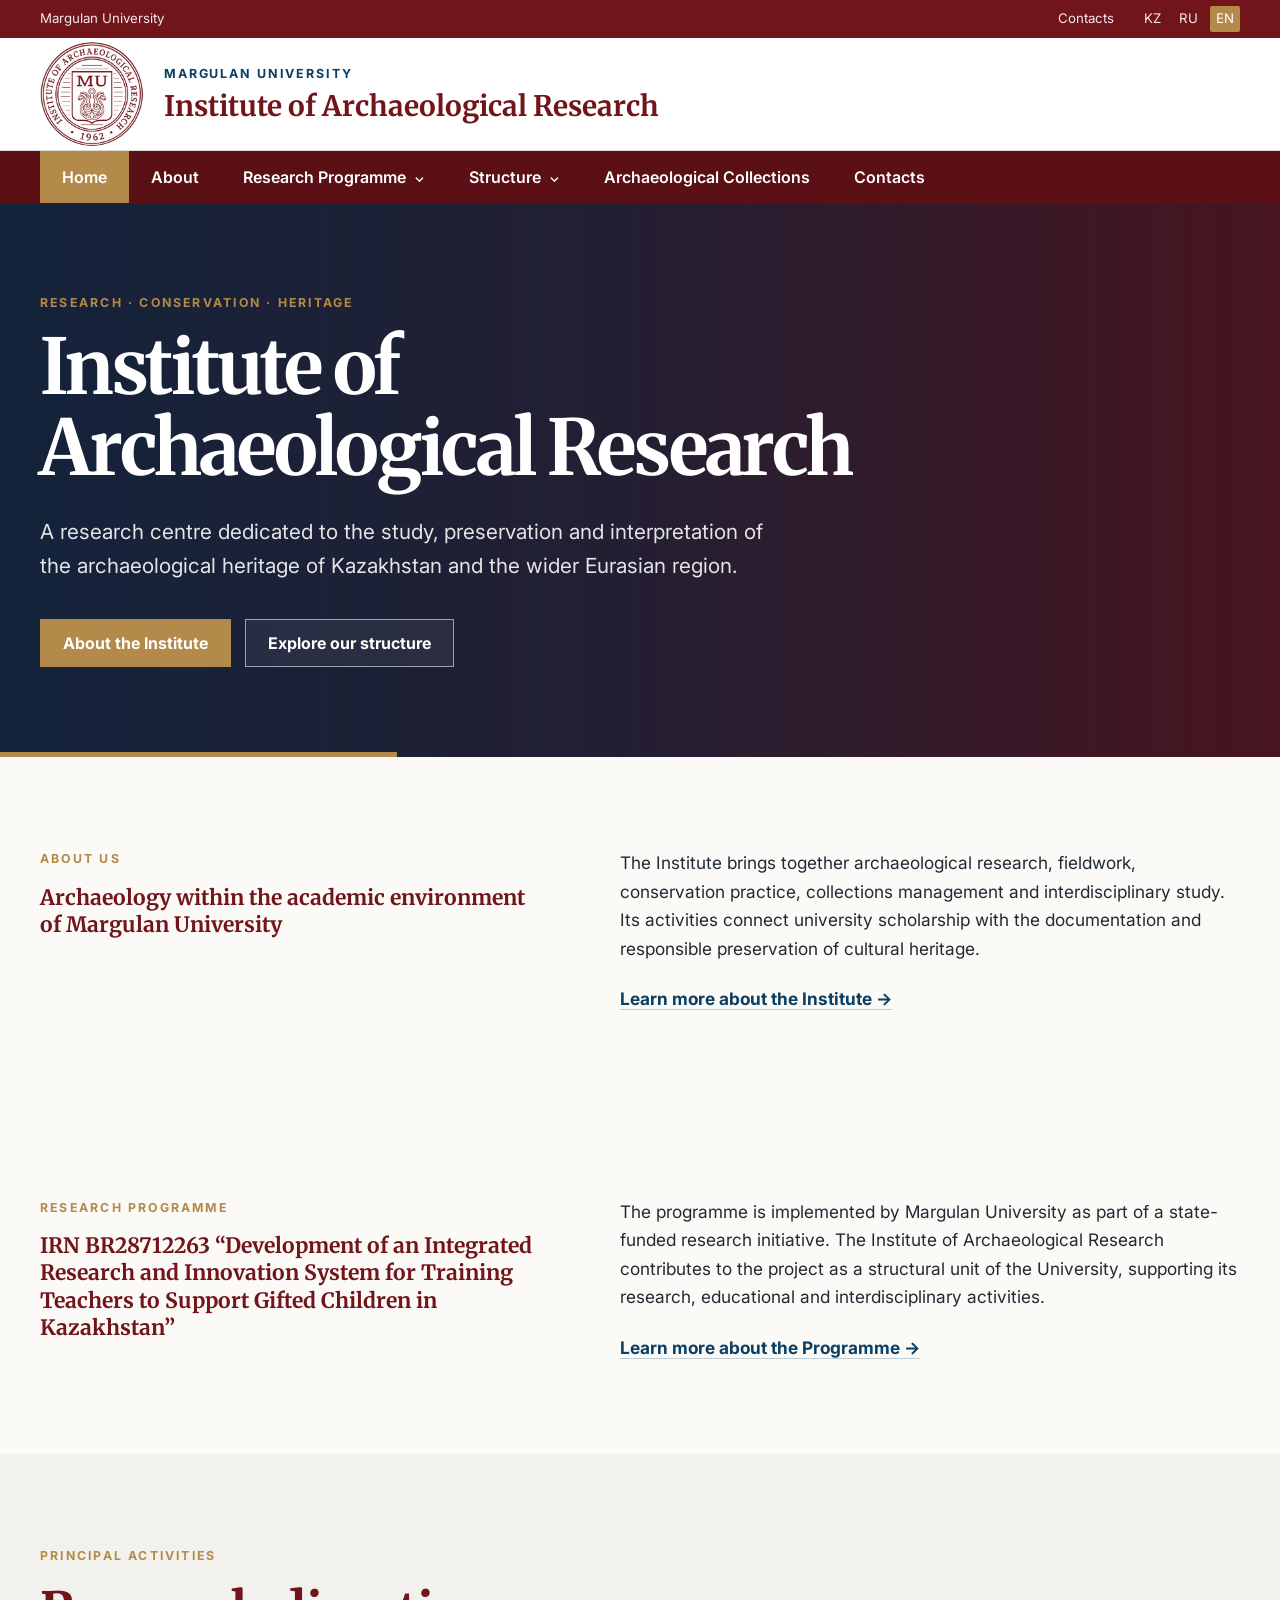
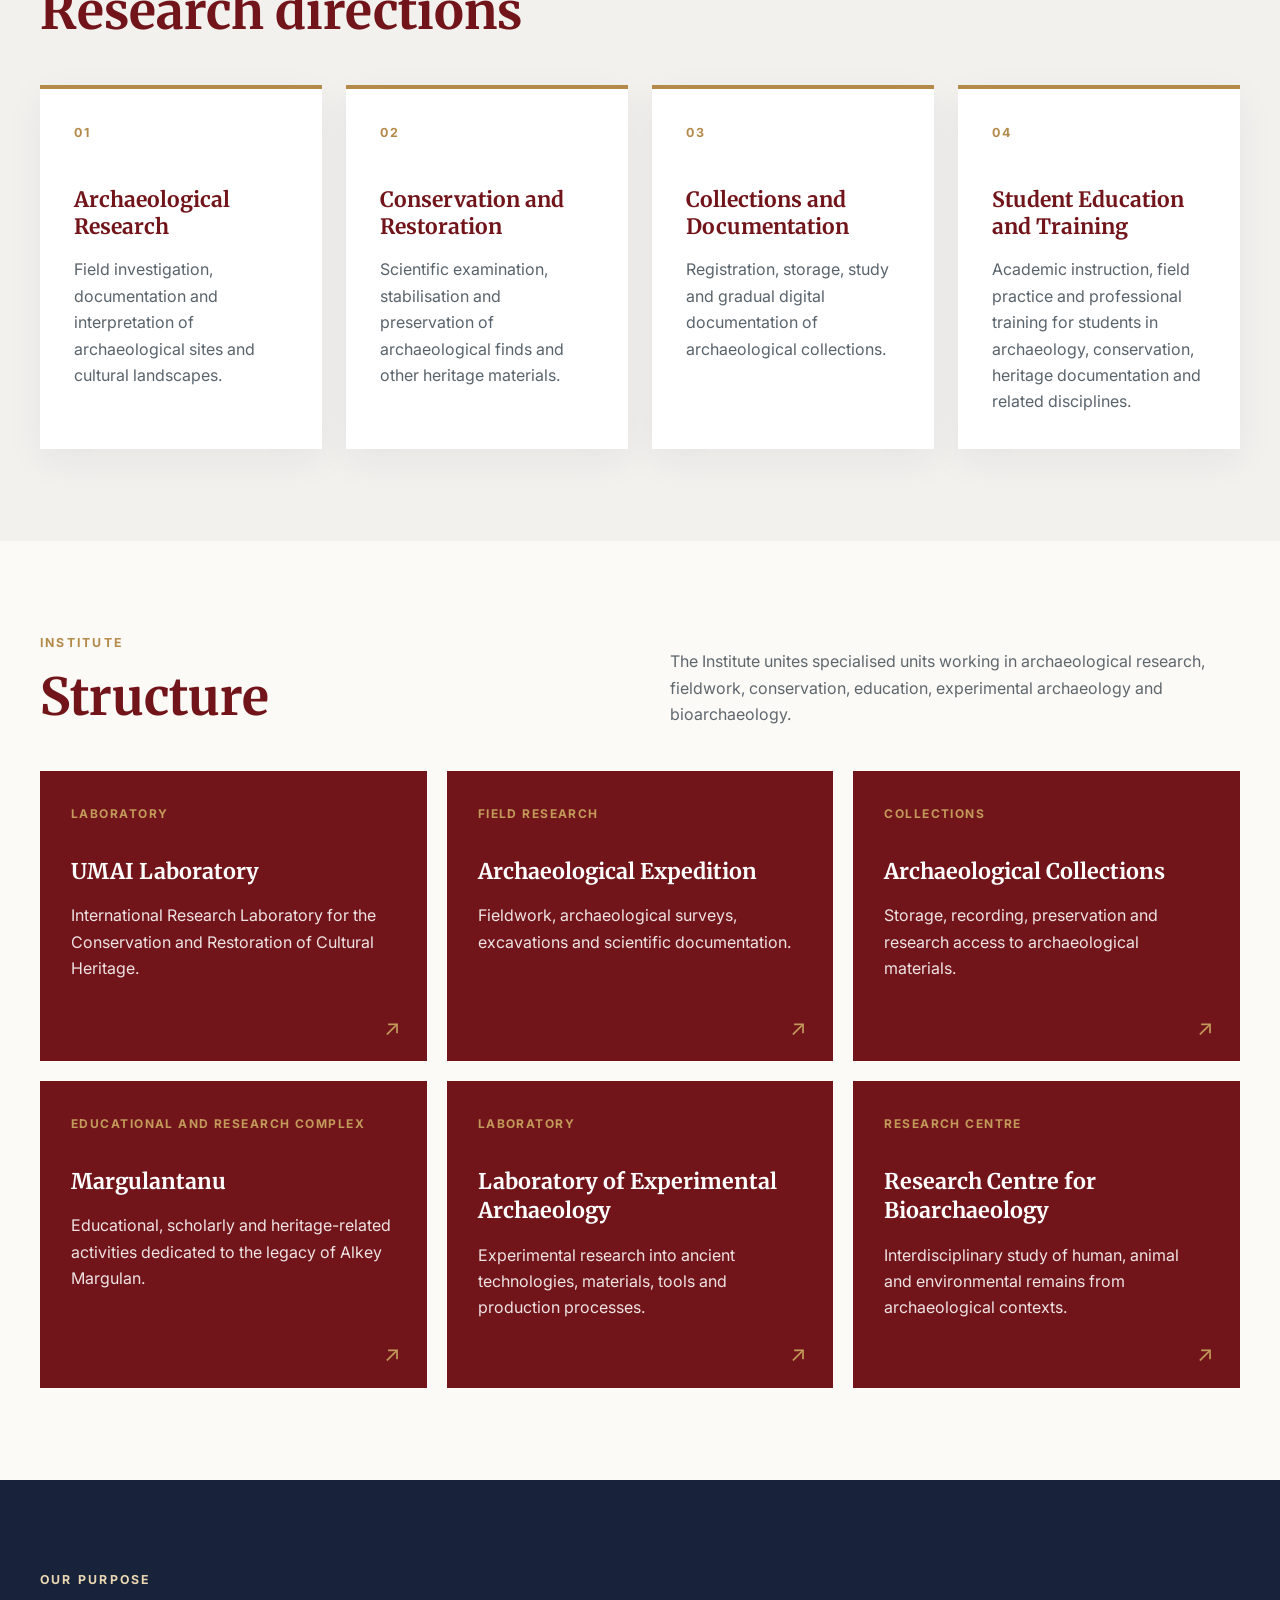
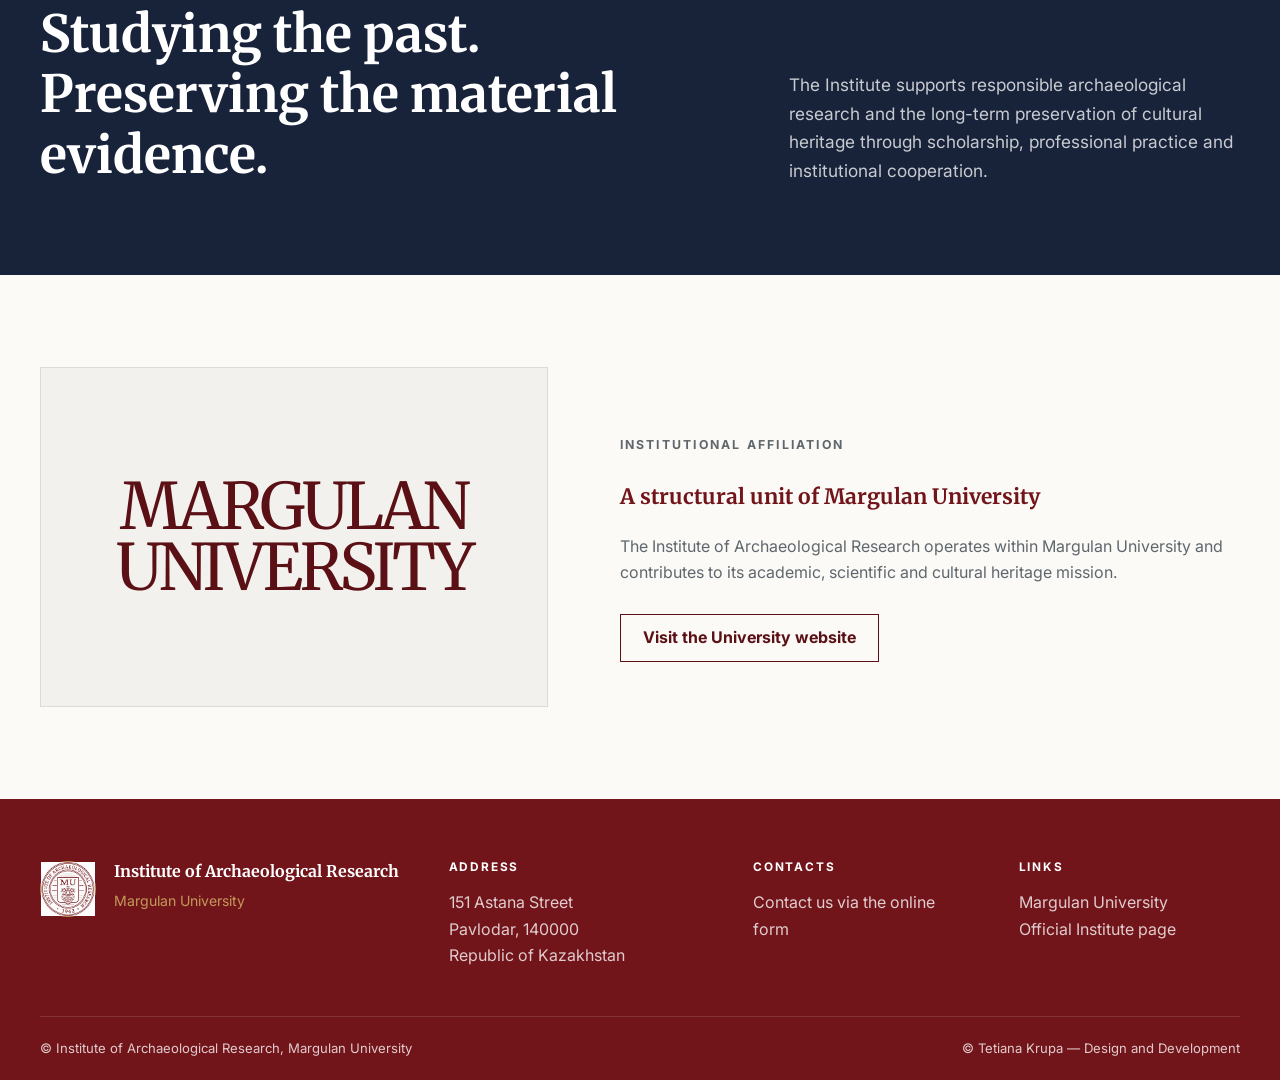
==== index.html @ c30d4d55 "Update index.html" ====
<!DOCTYPE html>
<html lang="en">
<head>
  <meta charset="UTF-8">
  <meta name="viewport" content="width=device-width, initial-scale=1.0">

  <meta
    name="description"
    content="Institute of Archaeological Research at Margulan University"
  >

  <title>Institute of Archaeological Research | Margulan University</title>
<link rel="icon" type="image/ico" href="images/favicon.ico">

  <link rel="preconnect" href="https://fonts.googleapis.com">
  <link rel="preconnect" href="https://fonts.gstatic.com" crossorigin>

  <link
    href="https://fonts.googleapis.com/css2?family=Inter:wght@400;500;600;700&family=Merriweather:wght@400;700&display=swap"
    rel="stylesheet"
  >

  <link rel="stylesheet" href="css/style.css">

  <!-- Four-column layout for Research Directions -->
  <style>
    .card-grid.four-columns {
      display: grid;
      grid-template-columns: repeat(4, minmax(0, 1fr));
      gap: 24px;
    }

    @media (max-width: 1100px) {
      .card-grid.four-columns {
        grid-template-columns: repeat(2, minmax(0, 1fr));
      }
    }

    @media (max-width: 640px) {
      .card-grid.four-columns {
        grid-template-columns: 1fr;
      }
    }
  </style>
</head>

<body>
  <a class="skip-link" href="#main-content">Skip to content</a>

  <header class="site-header">

    <div class="utility-bar">
      <div class="container utility-inner">

        <a
          class="university-link"
          href="https://ppu.edu.kz/en/"
          target="_blank"
          rel="noopener noreferrer"
        >
          Margulan University
        </a>

        <nav class="utility-nav" aria-label="Utility navigation">
          <a href="#contacts">Contacts</a>

          <div class="language-switcher" aria-label="Language selector">
            <a href="#" aria-label="Kazakh language">KZ</a>
            <a href="#" aria-label="Russian language">RU</a>

            <a
              class="active"
              href="#"
              aria-current="page"
              aria-label="English language"
            >
              EN
            </a>
          </div>
        </nav>

      </div>
    </div>

    <div class="branding-bar">
      <div class="container branding-inner">

        <a
          class="brand"
          href="index.html"
          aria-label="Institute of Archaeological Research home"
        >
          <div class="institute-emblem">
  <img
    src="images/institute_emblem.png"
    alt="Emblem of the Institute of Archaeological Research"
  >
</div>

          <div class="brand-text">
            <span class="brand-kicker">Margulan University</span>
            <strong>Institute of Archaeological Research</strong>
          </div>
        </a>

        <button
          class="menu-toggle"
          type="button"
          aria-expanded="false"
          aria-controls="main-navigation"
        >
          <span></span>
          <span></span>
          <span></span>
          <span class="sr-only">Open navigation</span>
        </button>

      </div>
    </div>

    <nav
      id="main-navigation"
      class="main-navigation"
      aria-label="Main navigation"
    >
      <div class="container">
        <ul>
          <li>
            <a
              class="active"
              href="index.html"
              aria-current="page"
            >
              Home
            </a>
          </li>

          <li>
            <a href="about.html">About</a>
          </li>


<li class="has-submenu">
            <button
              class="submenu-toggle"
              type="button"
              aria-expanded="false"
            >
              Research Programme
            </button>

            <ul class="submenu">
               <li>
                <a href="research_programme_1.html">
                  IRN BR28712263
                </a>
              </li>
              <li>
                <a href="umay-laboratory.html">
                  The robe from the Bolgan-Ana
                </a>
              </li>          
              
            </ul>
          </li>
   
                    <li class="has-submenu">
            <button
              class="submenu-toggle"
              type="button"
              aria-expanded="false"
            >
              Structure
            </button>

            <ul class="submenu">
               <li>
                <a href="archaeological-expedition.html">
                  Archaeological Expedition
                </a>
              </li>
              <li>
                <a href="umay-laboratory.html">
                  UMAI Laboratory
                </a>
              </li>          
              <li>
                <a href="structure-1.html">“Margulantanu”</a>
              </li>

              <li>
                <a href="structure-2.html">Laboratory of Experimental Archaeology</a>
              </li>

              <li>
                <a href="structure-3.html">Centre for Bioarchaeology</a>
              </li>
            </ul>
          </li>

          <li>
            <a href="collections.html">
              Archaeological Collections
            </a>
          </li>

          <li>
            <a href="#contacts">Contacts</a>
          </li>
        </ul>
      </div>
    </nav>

  </header>

  <main id="main-content">

    <section class="hero" aria-labelledby="hero-title">
      <div class="hero-overlay"></div>

      <div class="container hero-content">
        <p class="eyebrow">
          Research · Conservation · Heritage
        </p>

        <h1 id="hero-title">
          Institute of Archaeological Research
        </h1>

        <p class="hero-lead">
          A research centre dedicated to the study, preservation and
          interpretation of the archaeological heritage of Kazakhstan
          and the wider Eurasian region.
        </p>

        <div class="hero-actions">
          <a
            class="button button-primary"
            href="about.html"
          >
            About the Institute
          </a>

          <a
            class="button button-secondary"
            href="#structure"
          >
            Explore our structure
          </a>
        </div>
      </div>
    </section>

    <section class="intro section">
      <div class="container two-column">

        <div>
          <p class="section-label">About us</p>

          <h3>
            Archaeology within the academic environment
            of Margulan University
          </h3>
        </div>

        <div class="intro-copy">
          <p>
            The Institute brings together archaeological research,
            fieldwork, conservation practice, collections management
            and interdisciplinary study. Its activities connect
            university scholarship with the documentation and
            responsible preservation of cultural heritage.
          </p>

          <a class="text-link" href="about.html">
            Learn more about the Institute
            <span aria-hidden="true">→</span>
          </a>
        </div>

      </div>
    </section>
 <section class="intro section">
      <div class="container two-column">

        <div>
          <p class="section-label">Research Programme</p>

          <h3>IRN BR28712263
“Development of an Integrated Research and Innovation System for Training Teachers to Support Gifted Children in Kazakhstan”
          </h3>
        </div>

        <div class="intro-copy">
          <p>
            The programme is implemented by Margulan University as part of a state-funded research initiative. The Institute of Archaeological Research contributes to the project as a structural unit of the University, supporting its research, educational and interdisciplinary activities.
          </p>

          <a class="text-link" href="research_programme_1.html">
            Learn more about the Programme
            <span aria-hidden="true">→</span>
          </a>
        </div>

      </div>
    </section>

    <section
      class="directions section section-muted"
      aria-labelledby="directions-title"
    >
      <div class="container">

        <p class="section-label">Principal activities</p>

        <h2 id="directions-title">
          Research directions
        </h2>

        <div class="card-grid four-columns">

          <article class="info-card">
            <div class="card-number">01</div>

            <h3>Archaeological Research</h3>

            <p>
              Field investigation, documentation and interpretation
              of archaeological sites and cultural landscapes.
            </p>
          </article>

          <article class="info-card">
            <div class="card-number">02</div>

            <h3>Conservation and Restoration</h3>

            <p>
              Scientific examination, stabilisation and preservation
              of archaeological finds and other heritage materials.
            </p>
          </article>

          <article class="info-card">
            <div class="card-number">03</div>

            <h3>Collections and Documentation</h3>

            <p>
              Registration, storage, study and gradual digital
              documentation of archaeological collections.
            </p>
          </article>

          <article class="info-card">
            <div class="card-number">04</div>

            <h3>Student Education and Training</h3>

            <p>
              Academic instruction, field practice and professional
              training for students in archaeology, conservation,
              heritage documentation and related disciplines.
            </p>
          </article>

        </div>
      </div>
    </section>

    <section
  id="structure"
  class="structure section"
  aria-labelledby="structure-title"
>
  <div class="container">

    <div class="section-heading-row">

      <div>
        <p class="section-label">Institute</p>
        <h2 id="structure-title">Structure</h2>
      </div>

      <p class="section-intro">
        The Institute unites specialised units working in archaeological
        research, fieldwork, conservation, education, experimental
        archaeology and bioarchaeology.
      </p>

    </div>

    <div class="structure-grid">

      <a
        class="structure-card"
        href="umay-laboratory.html"
      >
        <span class="structure-type">Laboratory</span>

        <h3>UMAI Laboratory</h3>

        <p>
          International Research Laboratory for the Conservation
          and Restoration of Cultural Heritage.
        </p>

        <span class="card-arrow" aria-hidden="true">↗</span>
      </a>

      <a
        class="structure-card"
        href="archaeological-expedition.html"
      >
        <span class="structure-type">Field research</span>

        <h3>Archaeological Expedition</h3>

        <p>
          Fieldwork, archaeological surveys, excavations
          and scientific documentation.
        </p>

        <span class="card-arrow" aria-hidden="true">↗</span>
      </a>

      <a
        class="structure-card"
        href="collections.html"
      >
        <span class="structure-type">Collections</span>

        <h3>Archaeological Collections</h3>

        <p>
          Storage, recording, preservation and research access
          to archaeological materials.
        </p>

        <span class="card-arrow" aria-hidden="true">↗</span>
      </a>

      <a
        class="structure-card"
        href="margulantanu.html"
      >
        <span class="structure-type">Educational and research complex</span>

        <h3>Margulantanu</h3>

        <p>
          Educational, scholarly and heritage-related activities
          dedicated to the legacy of Alkey Margulan.
        </p>

        <span class="card-arrow" aria-hidden="true">↗</span>
      </a>

      <a
        class="structure-card"
        href="experimental-archaeology.html"
      >
        <span class="structure-type">Laboratory</span>

        <h3>Laboratory of Experimental Archaeology</h3>

        <p>
          Experimental research into ancient technologies,
          materials, tools and production processes.
        </p>

        <span class="card-arrow" aria-hidden="true">↗</span>
      </a>

      <a
        class="structure-card"
        href="bioarchaeology.html"
      >
        <span class="structure-type">Research centre</span>

        <h3>Research Centre for Bioarchaeology</h3>

        <p>
          Interdisciplinary study of human, animal and environmental
          remains from archaeological contexts.
        </p>

        <span class="card-arrow" aria-hidden="true">↗</span>
      </a>

    </div>
  </div>
</section>
    <section
      class="heritage-banner"
      aria-labelledby="heritage-title"
    >
      <div class="container heritage-inner">

        <div>
          <p class="section-label light">Our purpose</p>

          <h2 id="heritage-title">
            Studying the past. Preserving the material evidence.
          </h2>
        </div>

        <p>
          The Institute supports responsible archaeological research
          and the long-term preservation of cultural heritage through
          scholarship, professional practice and institutional
          cooperation.
        </p>

      </div>
    </section>

    <section
      class="university-section section"
      aria-labelledby="university-title"
    >
      <div class="container two-column university-content">

        <div
          class="university-mark-placeholder"
          aria-hidden="true"
        >
          MARGULAN<br>
          UNIVERSITY
        </div>

        <div>
          <p class="section-label">
            Institutional affiliation
          </p>

          <h3 id="university-title">
            A structural unit of Margulan University
          </h3>

          <p>
            The Institute of Archaeological Research operates within
            Margulan University and contributes to its academic,
            scientific and cultural heritage mission.
          </p>

          <a
            class="button button-outline"
            href="https://ppu.edu.kz/en/"
            target="_blank"
            rel="noopener noreferrer"
          >
            Visit the University website
          </a>
        </div>

      </div>
    </section>

  </main>

  <footer id="contacts" class="site-footer">

    <div class="container footer-grid">

      <div class="footer-brand">

        <div
          class="footer-emblem-placeholder"
          aria-hidden="true"
        >
  <img
    src="./images/institute_emblem.png"
    alt="Emblem of the Institute of Archaeological Research"
  >

</div>
        <div>
          <strong>
            Institute of Archaeological Research
          </strong>

          <span>Margulan University</span>
        </div>

      </div>

      <div>
        <h2>Address</h2>

        <address>
          151 Astana Street<br>
          Pavlodar, 140000<br>
          Republic of Kazakhstan
        </address>
      </div>

     <div>
  <h2>Contacts</h2>

  <p>
    <a
      href="https://forms.gle/SVGefDwramFh7KxD6"
      target="_blank"
      rel="noopener noreferrer"
    >
      Contact us via the online form
    </a>
  </p>
</div>

      <div>
        <h2>Links</h2>

        <p>
          <a
            href="https://ppu.edu.kz/en/"
            target="_blank"
            rel="noopener noreferrer"
          >
            Margulan University
          </a>
          <br>

          <a
            href="https://ppu.edu.kz/ru/margulan-centre/"
            target="_blank"
            rel="noopener noreferrer"
          >
            Official Institute page
          </a>
        </p>
      </div>

    </div>

    <div class="container footer-bottom">
      <span>
        © <span id="2026"></span>
        Institute of Archaeological Research, Margulan University
      </span>
<span>
        © <span id="2026"></span>
        Tetiana Krupa — Design and Development
      </span>
     
    </div>

  </footer>

  <script src="js/main.js"></script>
</body>
</html>
---- css/style.css ----
:root {
  /* Margulan University identity */
  --university-red: #72151b;
  --university-red-dark: #5a1015;
  --university-red-light: #8c252c;

  --university-blue: #0a3e65;
  --university-blue-dark: #07324f;
  --university-blue-light: #15547f;

  /* Compatibility with the existing website styles */
  --navy-950: var(--university-red);
  --navy-900: var(--university-red-dark);
  --navy-800: var(--university-red-light);
  --blue-700: var(--university-blue);

  /* Accent */
  --gold-600: #b38a49;
  --gold-500: #c29a59;
  --gold-100: #f3ead9;

  /* Neutral palette */
  --cream-50: #fbfaf7;
  --stone-100: #f3f1ee;
  --stone-200: #dedbd6;
  --stone-500: #6f7376;
  --ink: #202a33;
  --white: #ffffff;

  /* Layout and effects */
  --shadow: 0 18px 50px rgba(114, 21, 27, 0.12);
  --container: 1200px;
  --transition: 180ms ease;
}

* { box-sizing: border-box; }
html { scroll-behavior: smooth; }
body {
  margin: 0;
  color: var(--ink);
  background: var(--cream-50);
  font-family: "Inter", Arial, sans-serif;
  line-height: 1.65;
}
img { max-width: 100%; display: block; }
a { color: inherit; }
button, input, textarea, select { font: inherit; }

.container {
  width: min(calc(100% - 40px), var(--container));
  margin-inline: auto;
}

.sr-only {
  position: absolute;
  width: 1px;
  height: 1px;
  padding: 0;
  margin: -1px;
  overflow: hidden;
  clip: rect(0, 0, 0, 0);
  white-space: nowrap;
  border: 0;
}

.skip-link {
  position: fixed;
  top: 12px;
  left: 12px;
  z-index: 9999;
  padding: 10px 16px;
  background: var(--white);
  color: var(--navy-950);
  border-radius: 4px;
  transform: translateY(-150%);
  transition: transform var(--transition);
}
.skip-link:focus { transform: translateY(0); }

.utility-bar {
  background: var(--navy-950);
  color: rgba(255,255,255,.9);
  font-size: .83rem;
}
.utility-inner {
  min-height: 38px;
  display: flex;
  align-items: center;
  justify-content: space-between;
  gap: 20px;
}
.utility-inner a { text-decoration: none; }
.utility-inner a:hover { color: var(--gold-500); }
.utility-nav { display: flex; align-items: center; gap: 24px; }
.language-switcher { display: flex; align-items: center; gap: 6px; }
.language-switcher a {
  padding: 2px 6px;
  border-radius: 2px;
}
.language-switcher a.active {
  background: var(--gold-600);
  color: var(--white);
}

.branding-bar {
  background: var(--white);
  border-bottom: 1px solid var(--stone-200);
}
.branding-inner {
  min-height: 112px;
  display: flex;
  align-items: center;
  justify-content: space-between;
  gap: 24px;
}
.brand {
  display: inline-flex;
  align-items: center;
  gap: 20px;
  text-decoration: none;
}
.emblem-placeholder {
  width: 76px;
  aspect-ratio: 1;
  display: grid;
  place-items: center;
  border: 2px solid var(--gold-600);
  border-radius: 50%;
  color: var(--gold-600);
  font-size: .62rem;
  font-weight: 700;
  letter-spacing: .12em;
  background: radial-gradient(circle, var(--gold-100) 0 42%, transparent 43%);
}
.brand-text { display: grid; gap: 5px; }
.brand-kicker {
  color: var(--blue-700);
  font-size: .78rem;
  font-weight: 700;
  letter-spacing: .15em;
  text-transform: uppercase;
}
.brand-text strong {
  max-width: 660px;
  color: var(--navy-950);
  font-family: "Merriweather", Georgia, serif;
  font-size: clamp(1.3rem, 2.2vw, 2rem);
  line-height: 1.25;
}

.main-navigation {
  position: relative;
  z-index: 100;
  background: var(--navy-900);
  color: var(--white);
}
.main-navigation ul {
  list-style: none;
  margin: 0;
  padding: 0;
  display: flex;
  align-items: stretch;
}
.main-navigation li { position: relative; }
.main-navigation a,
.submenu-toggle {
  min-height: 52px;
  display: flex;
  align-items: center;
  padding: 0 22px;
  border: 0;
  background: transparent;
  color: inherit;
  text-decoration: none;
  font-weight: 600;
  cursor: pointer;
  transition: background var(--transition), color var(--transition);
}
.main-navigation a:hover,
.main-navigation a.active,
.submenu-toggle:hover,
.has-submenu:hover > .submenu-toggle {
  background: var(--gold-600);
  color: var(--white);
}
.submenu-toggle::after {
  content: "⌄";
  margin-left: 8px;
  font-size: .85em;
}
.submenu {
  position: absolute;
  top: 100%;
  left: 0;
  width: 290px;
  display: none !important;
  flex-direction: column;
  align-items: stretch !important;
  background: var(--white);
  color: var(--navy-950);
  box-shadow: var(--shadow);
  border-top: 3px solid var(--gold-600);
}
.submenu a {
  min-height: auto;
  padding: 13px 18px;
  border-bottom: 1px solid var(--stone-200);
}
.submenu a:hover { background: var(--gold-100); color: var(--navy-950); }
.has-submenu:hover > .submenu,
.has-submenu:focus-within > .submenu,
.has-submenu.open > .submenu { display: flex !important; }

.menu-toggle {
  display: none;
  width: 46px;
  height: 42px;
  padding: 10px;
  border: 1px solid var(--stone-200);
  background: var(--white);
  cursor: pointer;
}
.menu-toggle > span:not(.sr-only) {
  display: block;
  height: 2px;
  margin: 5px 0;
  background: var(--navy-950);
}

.hero {
  position: relative;
  min-height: 400px;
  display: flex;
  align-items: center;
  overflow: hidden;
  color: var(--white);
  background:
    linear-gradient(90deg, rgba(16,36,61,.95) 0%, rgba(16,36,61,.75) 48%, rgba(16,36,61,.25) 100%),
    url('../images/hero-archaeology.jpg') center/cover no-repeat,
    var(--navy-900);
}
.hero::after {
  content: "";
  position: absolute;
  inset: auto 0 0;
  height: 5px;
  background: linear-gradient(90deg, var(--gold-600) 0 31%, transparent 31% 100%);
}
.hero-content { position: relative; z-index: 2; padding-block: 90px; }
.eyebrow,
.section-label {
  margin: 0 0 14px;
  color: var(--gold-600);
  font-size: .77rem;
  font-weight: 700;
  letter-spacing: .18em;
  text-transform: uppercase;
}
.section-label.light { color: #ead7b2; }
.hero h1,
h1, h2, h3 {
  font-family: "Merriweather", Georgia, serif;
}
.hero h1 {
  max-width: 820px;
  margin: 0;
  font-size: clamp(2.7rem, 6vw, 5.4rem);
  line-height: 1.05;
  letter-spacing: -.035em;
}
.hero-lead {
  max-width: 740px;
  margin: 26px 0 0;
  color: rgba(255,255,255,.88);
  font-size: clamp(1.05rem, 1.9vw, 1.3rem);
}
.hero-actions { display: flex; flex-wrap: wrap; gap: 14px; margin-top: 36px; }

.button {
  display: inline-flex;
  align-items: center;
  justify-content: center;
  min-height: 48px;
  padding: 0 22px;
  border: 1px solid transparent;
  text-decoration: none;
  font-weight: 700;
  transition: transform var(--transition), background var(--transition), border-color var(--transition);
}
.button:hover { transform: translateY(-2px); }
.button-primary { background: var(--gold-600); color: var(--white); }
.button-primary:hover { background: var(--gold-500); }
.button-secondary { border-color: rgba(255,255,255,.55); color: var(--white); background: rgba(255,255,255,.06); }
.button-secondary:hover { background: rgba(255,255,255,.14); }
.button-outline { border-color: var(--navy-900); color: var(--navy-900); }
.button-outline:hover { background: var(--navy-900); color: var(--white); }

.section { padding: 92px 0; }
.section-muted { background: var(--stone-100); }
.two-column {
  display: grid;
  grid-template-columns: minmax(0, .9fr) minmax(0, 1.1fr);
  gap: 72px;
  align-items: start;
}
h2 {
  margin: 0;
  color: var(--navy-950);
  font-size: clamp(2rem, 4vw, 3.25rem);
  line-height: 1.18;
}
h3 {
  margin: 0;
  color: var(--navy-950);
  font-size: 1.32rem;
  line-height: 1.3;
}
p { margin-top: 0; }
.intro-copy { font-size: 1.08rem; }
.intro-copy p { margin-bottom: 22px; }
.text-link {
  color: var(--blue-700);
  font-weight: 700;
  text-decoration: none;
  border-bottom: 1px solid rgba(45,95,134,.3);
}
.text-link:hover { color: var(--gold-600); }

.card-grid { display: grid; gap: 24px; margin-top: 44px; }
.three-columns { grid-template-columns: repeat(3, minmax(0,1fr)); }
.info-card {
  min-height: 285px;
  padding: 34px;
  background: var(--white);
  border-top: 4px solid var(--gold-600);
  box-shadow: 0 12px 35px rgba(16,36,61,.06);
}
.card-number {
  margin-bottom: 42px;
  color: var(--gold-600);
  font-size: .78rem;
  font-weight: 700;
  letter-spacing: .15em;
}
.info-card p { margin: 16px 0 0; color: #59636b; }

.section-heading-row {
  display: grid;
  grid-template-columns: 1fr 1fr;
  gap: 60px;
  align-items: end;
  margin-bottom: 44px;
}
.section-intro { max-width: 560px; margin: 0; color: #5f676d; }
.structure-grid {
  display: grid;
  grid-template-columns: repeat(3, minmax(0,1fr));
  gap: 20px;
}
.structure-card:hover {
  transform: translateY(-5px);
  border-color: var(--gold-500);
  box-shadow: var(--shadow);
}
.structure-card.featured h3 { color: var(--white); }
.structure-type {
  display: inline-block;
  margin-bottom: 40px;
  color: var(--gold-600);
  font-size: .73rem;
  font-weight: 700;
  letter-spacing: .14em;
  text-transform: uppercase;
}
.structure-card p { margin: 16px 0 0; color: #697177; }
.structure-card.featured p { color: rgba(255,255,255,.73); }
/* ==================================================
   STRUCTURE CARDS
   ================================================== */

.structure-grid {
  display: grid;
  grid-template-columns: repeat(3, minmax(0, 1fr));
  gap: 20px;
}

.structure-card {
  position: relative;
  min-height: 290px;
  padding: 34px 30px 30px;

  display: flex;
  flex-direction: column;

  background-color: var(--university-red);
  border: 1px solid var(--university-red);

  color: var(--white);
  text-decoration: none;

  box-shadow: none;
  overflow: hidden;

  transition:
    background-color var(--transition),
    color var(--transition),
    border-color var(--transition),
    box-shadow var(--transition),
    transform var(--transition);
}

.structure-card .structure-type {
  display: block;
  margin-bottom: 34px;

  color: var(--gold-500);

  font-size: 0.75rem;
  font-weight: 700;
  line-height: 1.4;
  letter-spacing: 0.12em;
  text-transform: uppercase;

  transition: color var(--transition);
}

.structure-card h3 {
  margin: 0 0 16px;

  color: var(--white);

  font-family: "Merriweather", Georgia, serif;
  font-size: 1.35rem;
  line-height: 1.35;

  transition: color var(--transition);
}

.structure-card p {
  margin: 0 0 36px;

  color: rgba(255, 255, 255, 0.88);

  font-size: 1rem;
  line-height: 1.65;

  transition: color var(--transition);
}

.structure-card .card-arrow {
  position: absolute;
  right: 26px;
  bottom: 22px;

  color: var(--gold-500);

  font-size: 1.35rem;
  line-height: 1;

  transition:
    color var(--transition),
    transform var(--transition);
}

/* White inversion on hover and keyboard focus */

.structure-card:hover,
.structure-card:focus-visible {
  background-color: var(--white);
  border-color: var(--university-red);
  color: var(--university-red);

  box-shadow: var(--shadow);
  transform: translateY(-4px);
}

.structure-card:hover .structure-type,
.structure-card:focus-visible .structure-type {
  color: var(--university-red);
}

.structure-card:hover h3,
.structure-card:focus-visible h3 {
  color: var(--university-red);
}

.structure-card:hover p,
.structure-card:focus-visible p {
  color: var(--ink);
}

.structure-card:hover .card-arrow,
.structure-card:focus-visible .card-arrow {
  color: var(--university-red);
  transform: translate(4px, -4px);
}

/* Moment of clicking */

.structure-card:active {
  background-color: var(--cream-50);
  transform: translateY(0);
}

/* Clear keyboard focus */

.structure-card:focus-visible {
  outline: 3px solid var(--university-blue);
  outline-offset: 4px;
}
@media (max-width: 960px) {
  .structure-grid {
    grid-template-columns: repeat(2, minmax(0, 1fr));
  }
}

@media (max-width: 640px) {
  .structure-grid {
    grid-template-columns: 1fr;
  }

  .structure-card {
    min-height: 250px;
    padding: 28px 24px;
  }

  .structure-card .structure-type {
    margin-bottom: 24px;
  }
}
.heritage-banner {
  padding: 90px 0;
  color: var(--white);
  background:
    linear-gradient(rgba(16,36,61,.92), rgba(16,36,61,.92)),
    url('../images/heritage-banner.jpg') center/cover no-repeat,
    var(--navy-950);
}
.heritage-inner {
  display: grid;
  grid-template-columns: 1.2fr .8fr;
  gap: 72px;
  align-items: end;
}
.heritage-inner h2 { color: var(--white); }
.heritage-inner p:last-child { margin: 0; color: rgba(255,255,255,.76); font-size: 1.08rem; }

.university-content { align-items: center; }
.university-mark-placeholder {
  min-height: 340px;
  display: grid;
  place-items: center;
  border: 1px solid var(--stone-200);
  background: var(--stone-100);
  color: var(--navy-900);
  font-family: "Merriweather", Georgia, serif;
  font-size: clamp(2rem, 5vw, 4.4rem);
  line-height: .95;
  letter-spacing: -.05em;
  text-align: center;
}
.university-content p { margin: 22px 0 28px; color: #5f676d; }

.site-footer {
  padding-top: 62px;
  background: var(--navy-950);
  color: rgba(255,255,255,.78);
}
.footer-grid {
  display: grid;
  grid-template-columns: 1.4fr 1fr .85fr .85fr;
  gap: 44px;
  padding-bottom: 48px;
}
.footer-brand { display: flex; align-items: flex-start; gap: 18px; }
.footer-emblem-placeholder {
  width: 56px;
  aspect-ratio: 1;
  display: grid;
  place-items: center;
  flex: 0 0 auto;
  border: 1px solid var(--gold-500);
  border-radius: 50%;
  color: var(--gold-500);
  font-size: .52rem;
  font-weight: 700;
}
.footer-brand strong { display: block; color: var(--white); font-family: "Merriweather", Georgia, serif; line-height: 1.35; }
.footer-brand span { display: block; margin-top: 6px; color: var(--gold-500); font-size: .88rem; }
.site-footer h2 {
  margin: 0 0 14px;
  color: var(--white);
  font-family: "Inter", Arial, sans-serif;
  font-size: .74rem;
  letter-spacing: .15em;
  text-transform: uppercase;
}
.site-footer a { color: inherit; text-decoration: none; }
.site-footer a:hover { color: var(--gold-500); }
.site-footer address { font-style: normal; }
.footer-bottom {
  min-height: 64px;
  display: flex;
  align-items: center;
  justify-content: space-between;
  gap: 20px;
  border-top: 1px solid rgba(255,255,255,.13);
  font-size: .82rem;
}

@media (max-width: 960px) {
  .menu-toggle { display: block; }
  .main-navigation { display: none; }
  .main-navigation.open { display: block; }
  .main-navigation ul { flex-direction: column; align-items: stretch; padding: 8px 0; }
  .main-navigation a, .submenu-toggle { width: 100%; min-height: 48px; padding: 0 20px; justify-content: space-between; }
  .submenu {
    position: static;
    width: 100%;
    box-shadow: none;
    border-top: 0;
    background: rgba(255,255,255,.06);
    color: var(--white);
  }
  .submenu a { padding-left: 38px; border-bottom-color: rgba(255,255,255,.08); }
  .submenu a:hover { background: rgba(255,255,255,.1); color: var(--white); }
  .has-submenu:hover > .submenu { display: none !important; }
  .has-submenu.open > .submenu { display: flex !important; }
  .three-columns, .structure-grid { grid-template-columns: repeat(2, minmax(0,1fr)); }
  .footer-grid { grid-template-columns: repeat(2, minmax(0,1fr)); }
}

@media (max-width: 720px) {
  .container { width: min(calc(100% - 28px), var(--container)); }
  .utility-nav > a { display: none; }
  .branding-inner { min-height: 92px; }
  .emblem-placeholder { width: 58px; }
  .brand-text strong { font-size: 1.15rem; }
  .brand-kicker { font-size: .67rem; }
  .hero { min-height: 540px; background-position: 58% center; }
  .hero-content { padding-block: 72px; }
  .hero h1 { font-size: clamp(2.35rem, 13vw, 4rem); }
  .section { padding: 66px 0; }
  .two-column, .section-heading-row, .heritage-inner { grid-template-columns: 1fr; gap: 28px; }
  .three-columns, .structure-grid, .footer-grid { grid-template-columns: 1fr; }
  .info-card, .structure-card { min-height: auto; }
  .section-heading-row { align-items: start; }
  .heritage-inner { align-items: start; }
  .footer-bottom { padding: 18px 0; flex-direction: column; align-items: flex-start; }
}

@media (prefers-reduced-motion: reduce) {
  *, *::before, *::after { scroll-behavior: auto !important; transition: none !important; }
}
.institute-emblem {
  width: 104px;
  height: 104px;
  flex-shrink: 0;
}

.institute-emblem img {
  display: block;
  width: 100%;
  height: 100%;
  object-fit: contain;
}
@media (max-width: 640px) {
  .institute-emblem {
    width: 76px;
    height: 76px;
  }
}
.institute-emblem {
  width: 104px;
  height: 104px;
  flex: 0 0 104px;
  display: flex;
  align-items: center;
  justify-content: center;
}

.institute-emblem img {
  display: block;
  width: 100%;
  height: 100%;
  object-fit: contain;
  border-radius: 50%;
}
.staff-photo {
  display: block;
  width: 300px;
  height: 300px;
  object-fit: cover;
  object-position: center;
}
@media (max-width: 640px) {
  .staff-photo {
    width: 100%;
    max-width: 300px;
    height: auto;
    aspect-ratio: 1 / 1;
  }
}
.structure-photo {
  display: block;
  width: 100%;
  max-width: 500px;
  height: auto;
  margin: 0 auto 32px;
  object-fit: contain;
}
.text-bold {
  font-weight: 600;
}
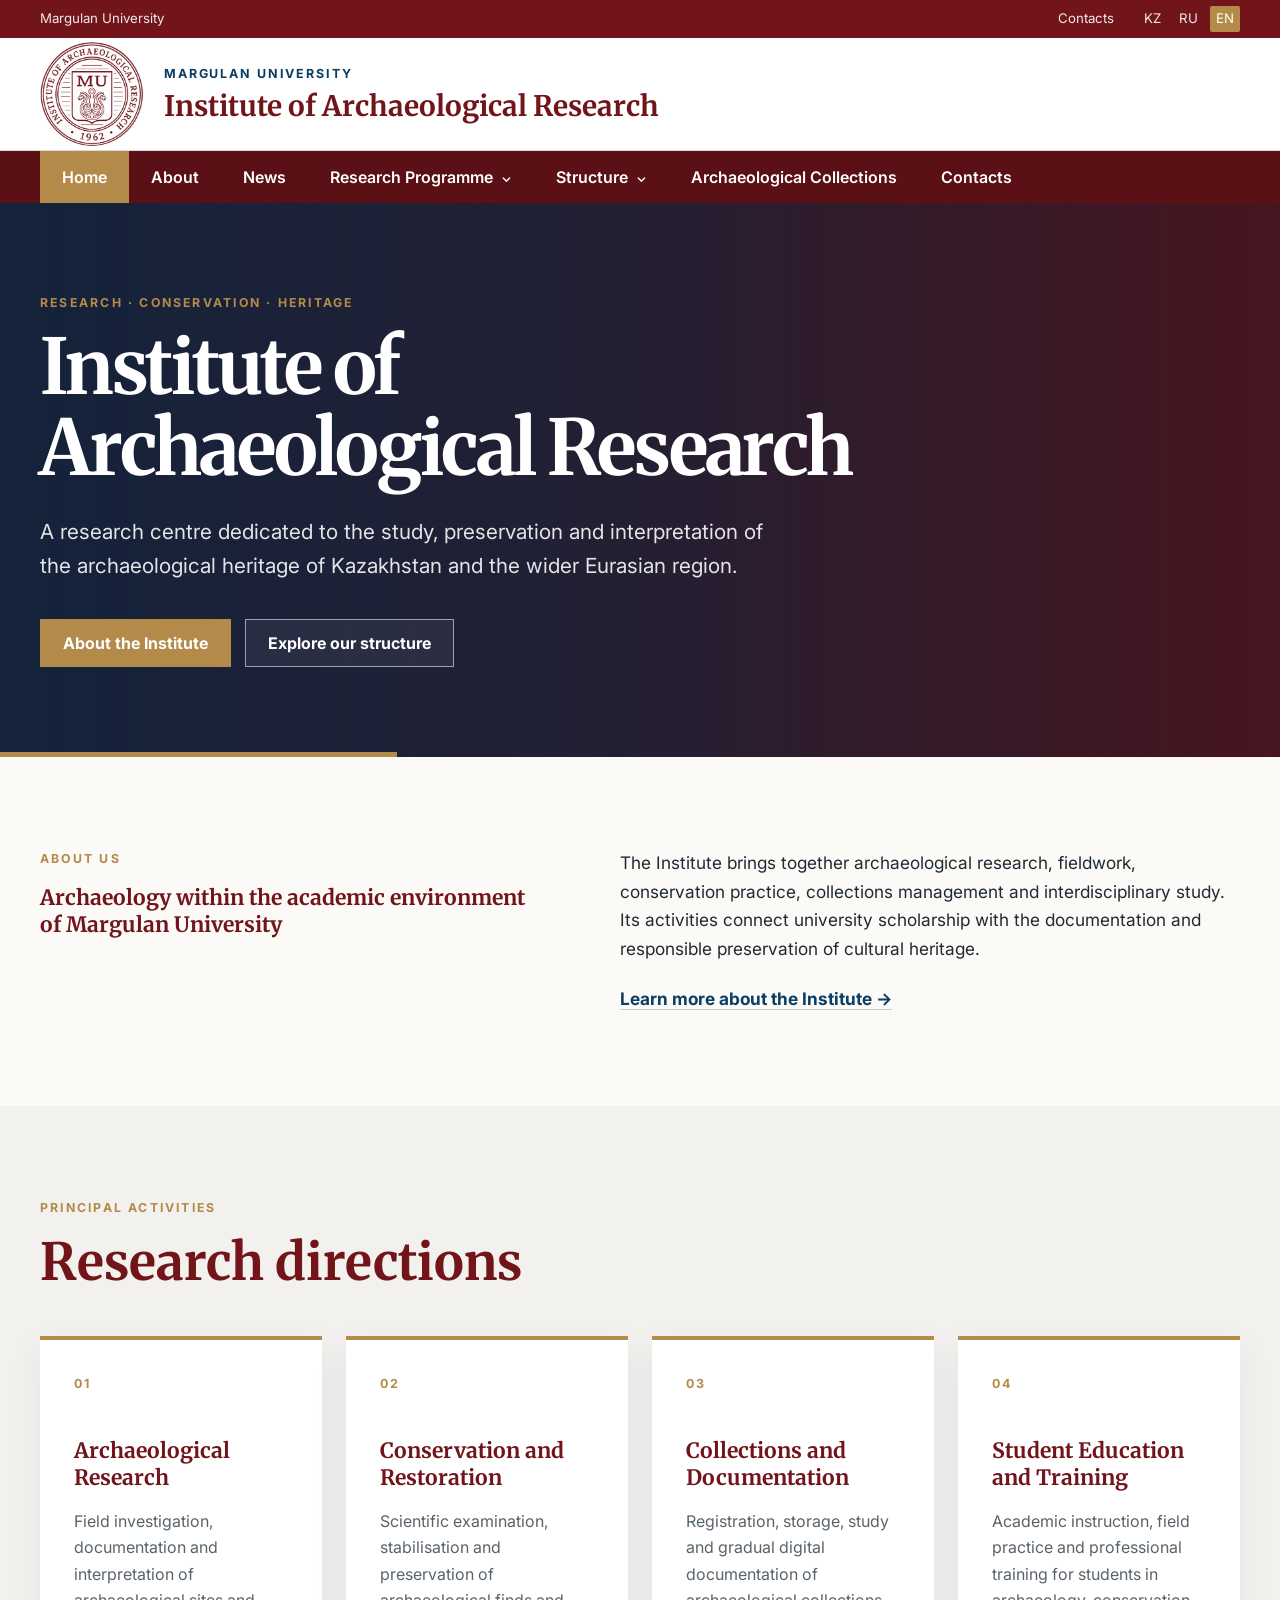
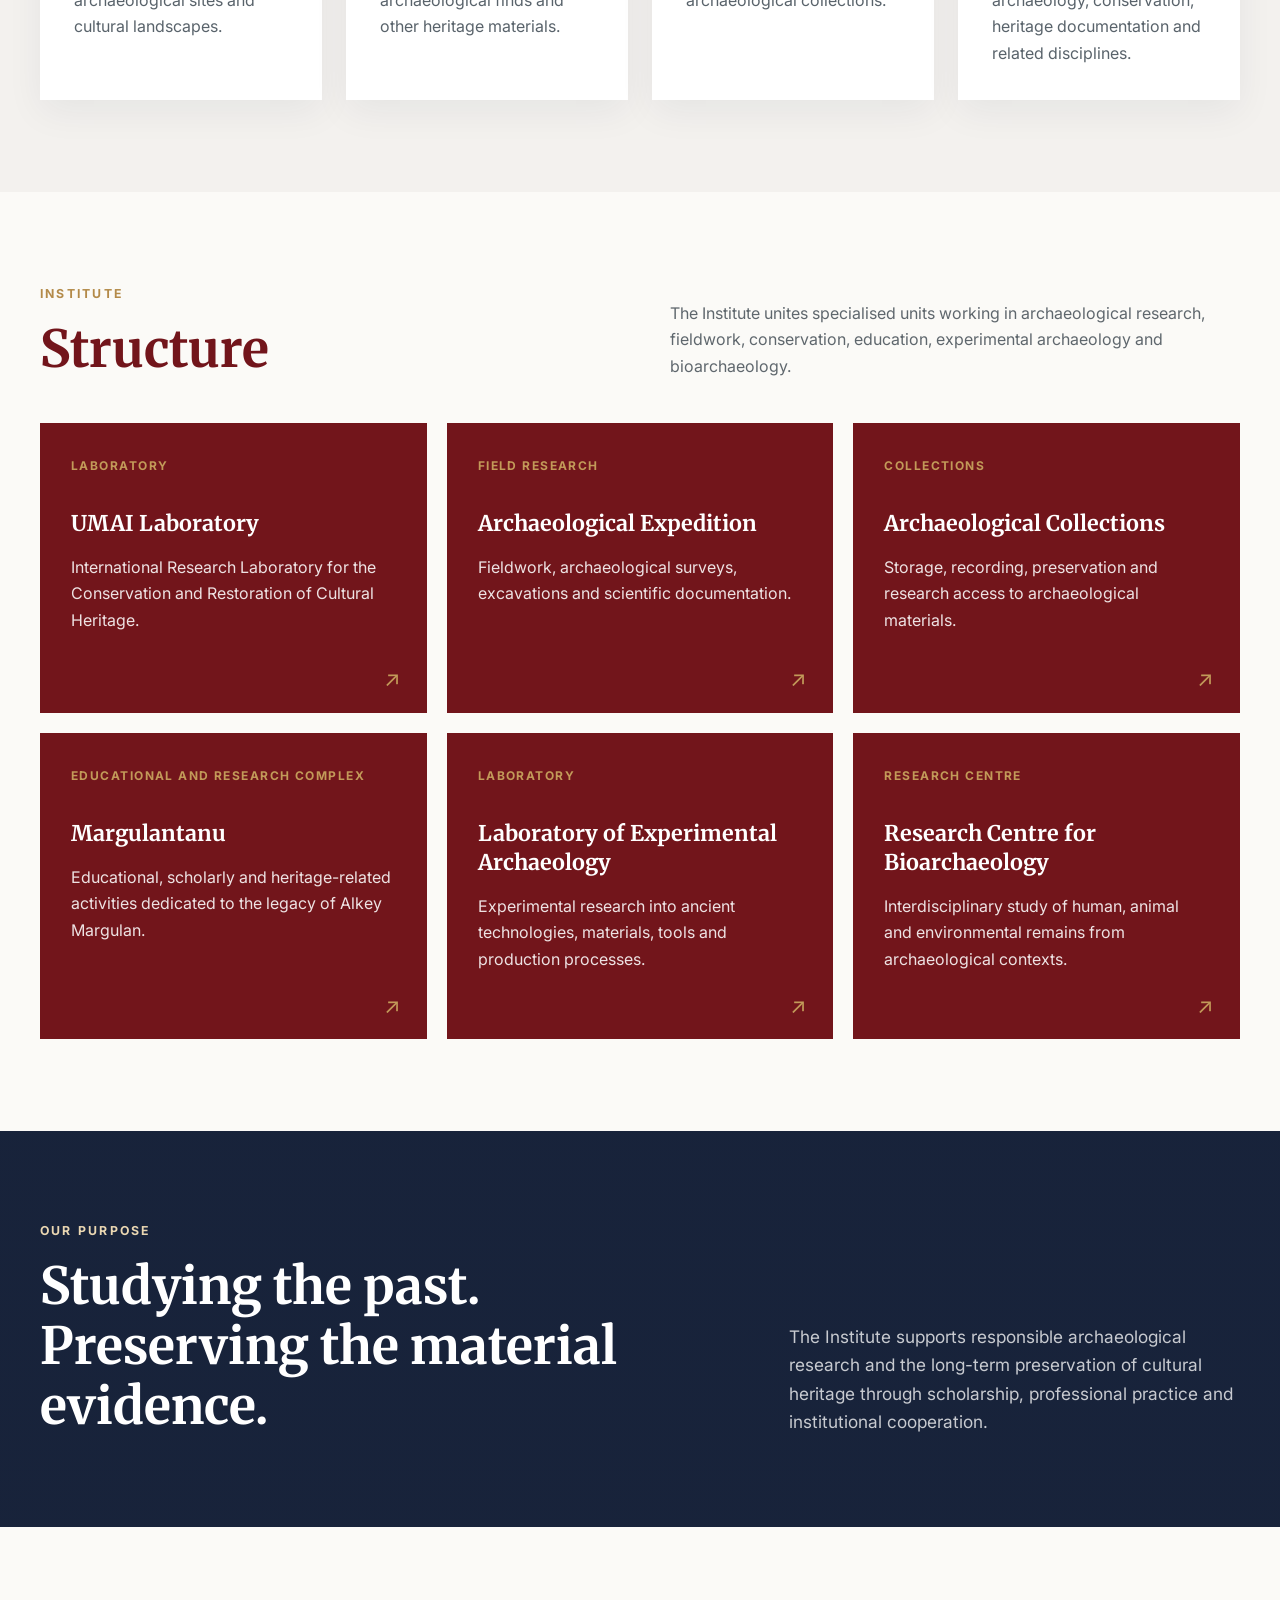
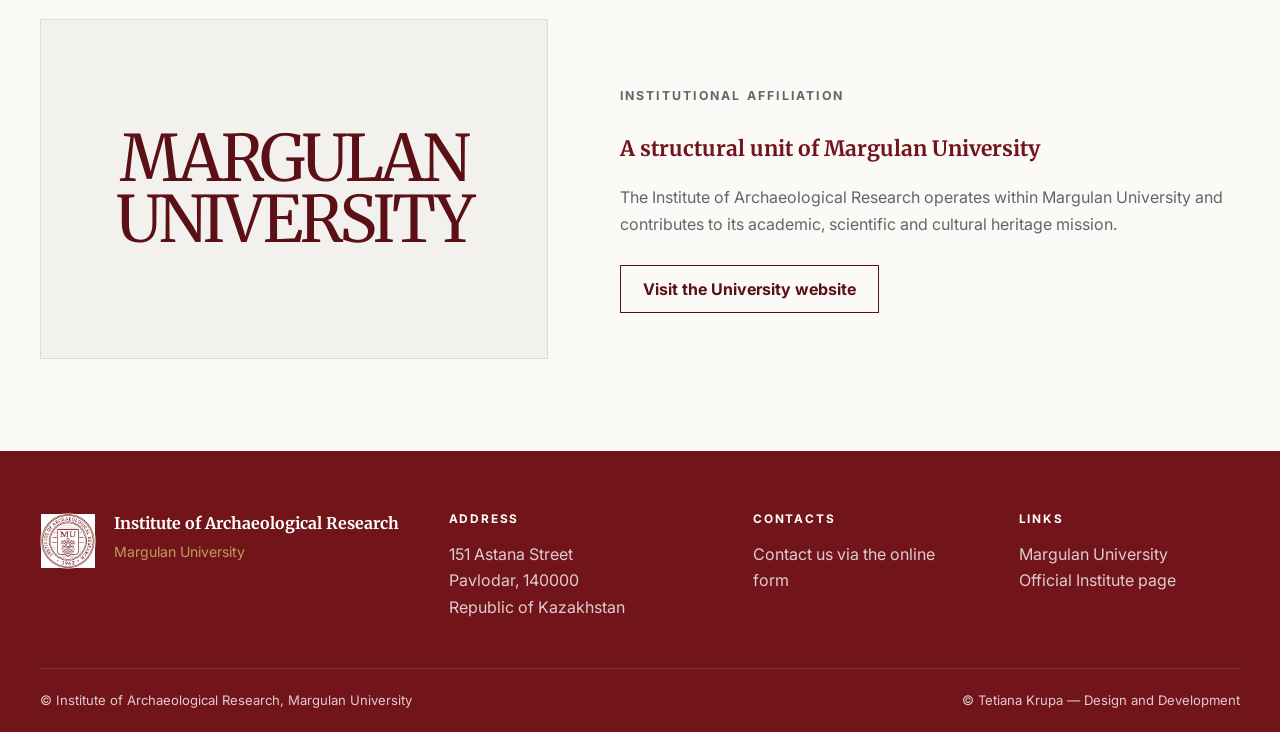
==== commit 421d6f8e: "Update index.html" ====
--- a/index.html
+++ b/index.html
@@ -138,6 +138,11 @@
           <li>
             <a href="about.html">About</a>
           </li>
+           <li>
+                <a href="news.html">
+                  News
+                </a>
+              </li>
 
 
 <li class="has-submenu">
@@ -152,11 +157,11 @@
             <ul class="submenu">
                <li>
                 <a href="research_programme_1.html">
-                  IRN BR28712263
+                  Koktas
                 </a>
               </li>
               <li>
-                <a href="umay-laboratory.html">
+                <a href="research_programme_2.html">
                   The robe from the Bolgan-Ana
                 </a>
               </li>          
@@ -175,6 +180,11 @@
 
             <ul class="submenu">
                <li>
+                <a href="director.html">
+                  Director
+                </a>
+              </li> 
+              <li>
                 <a href="archaeological-expedition.html">
                   Archaeological Expedition
                 </a>
@@ -280,31 +290,7 @@
 
       </div>
     </section>
- <section class="intro section">
-      <div class="container two-column">
-
-        <div>
-          <p class="section-label">Research Programme</p>
-
-          <h3>IRN BR28712263
-“Development of an Integrated Research and Innovation System for Training Teachers to Support Gifted Children in Kazakhstan”
-          </h3>
-        </div>
-
-        <div class="intro-copy">
-          <p>
-            The programme is implemented by Margulan University as part of a state-funded research initiative. The Institute of Archaeological Research contributes to the project as a structural unit of the University, supporting its research, educational and interdisciplinary activities.
-          </p>
-
-          <a class="text-link" href="research_programme_1.html">
-            Learn more about the Programme
-            <span aria-hidden="true">→</span>
-          </a>
-        </div>
-
-      </div>
-    </section>
-
+ 
     <section
       class="directions section section-muted"
       aria-labelledby="directions-title"
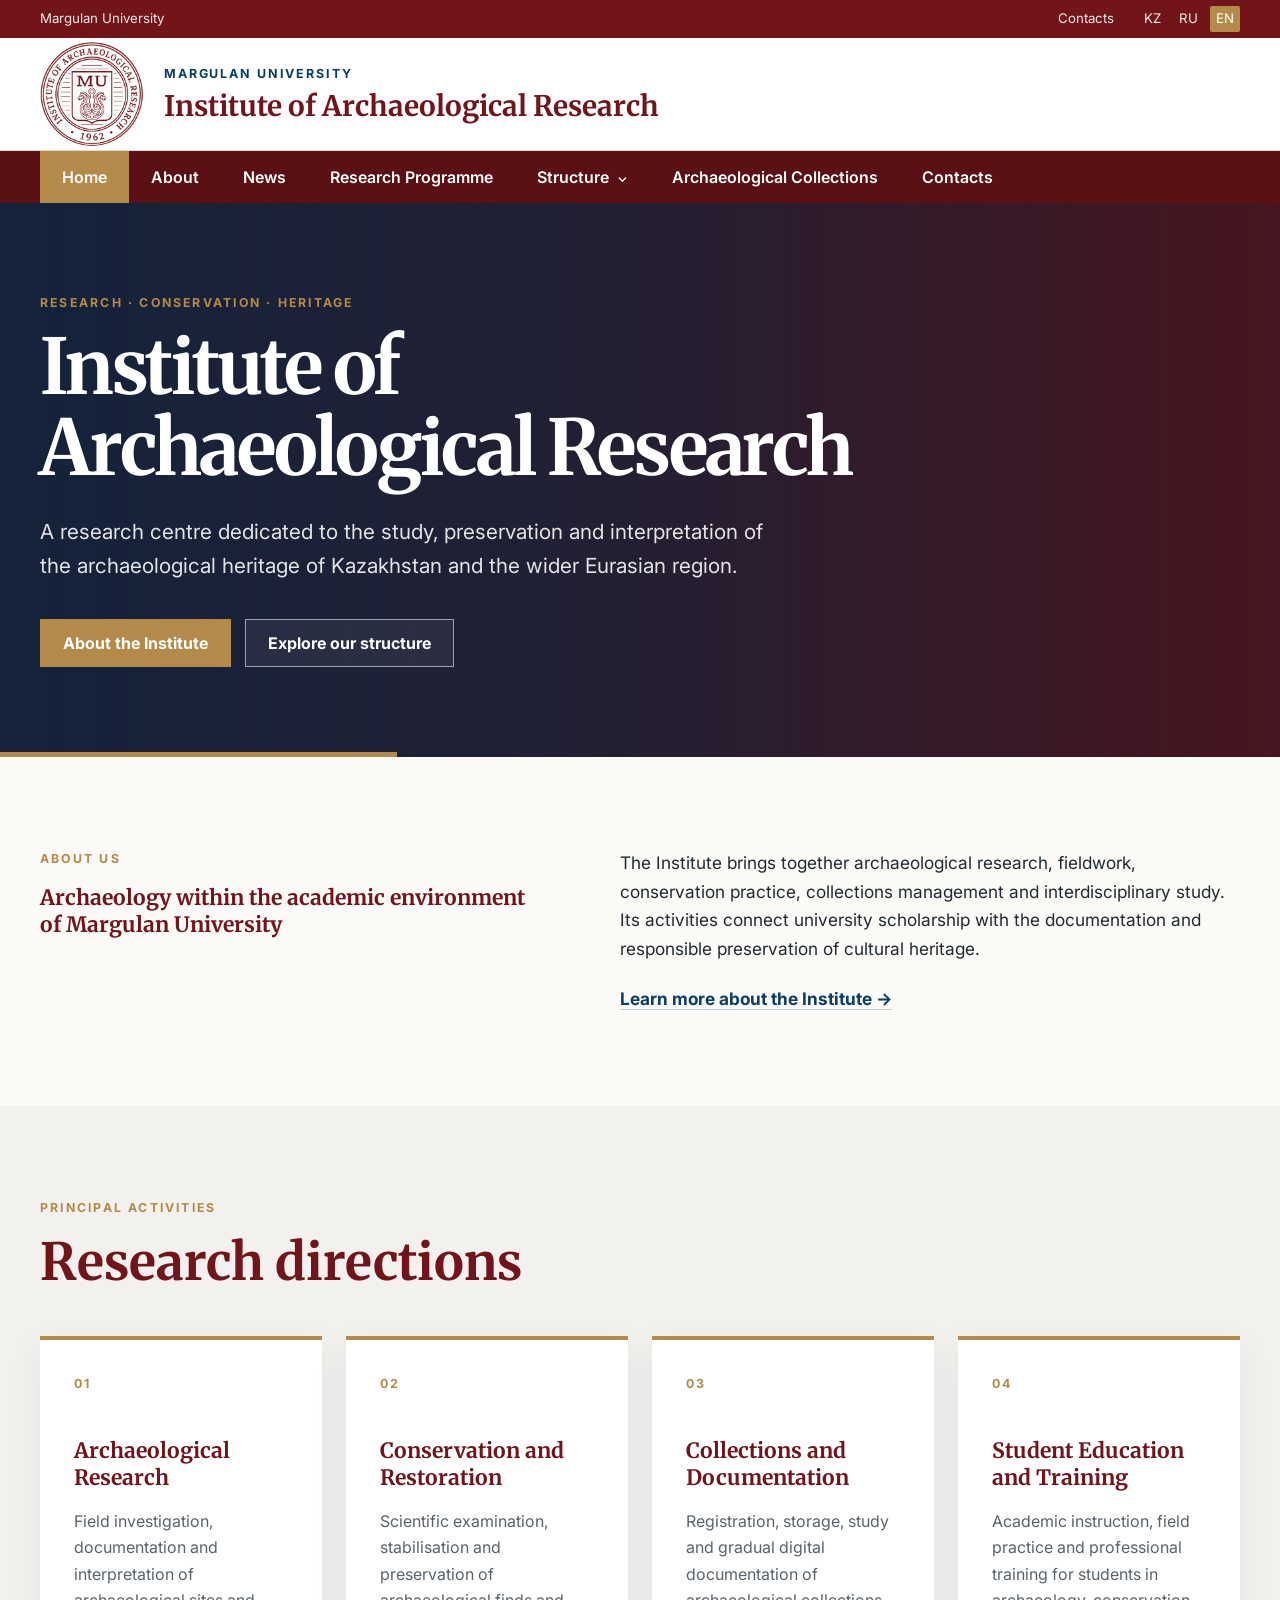
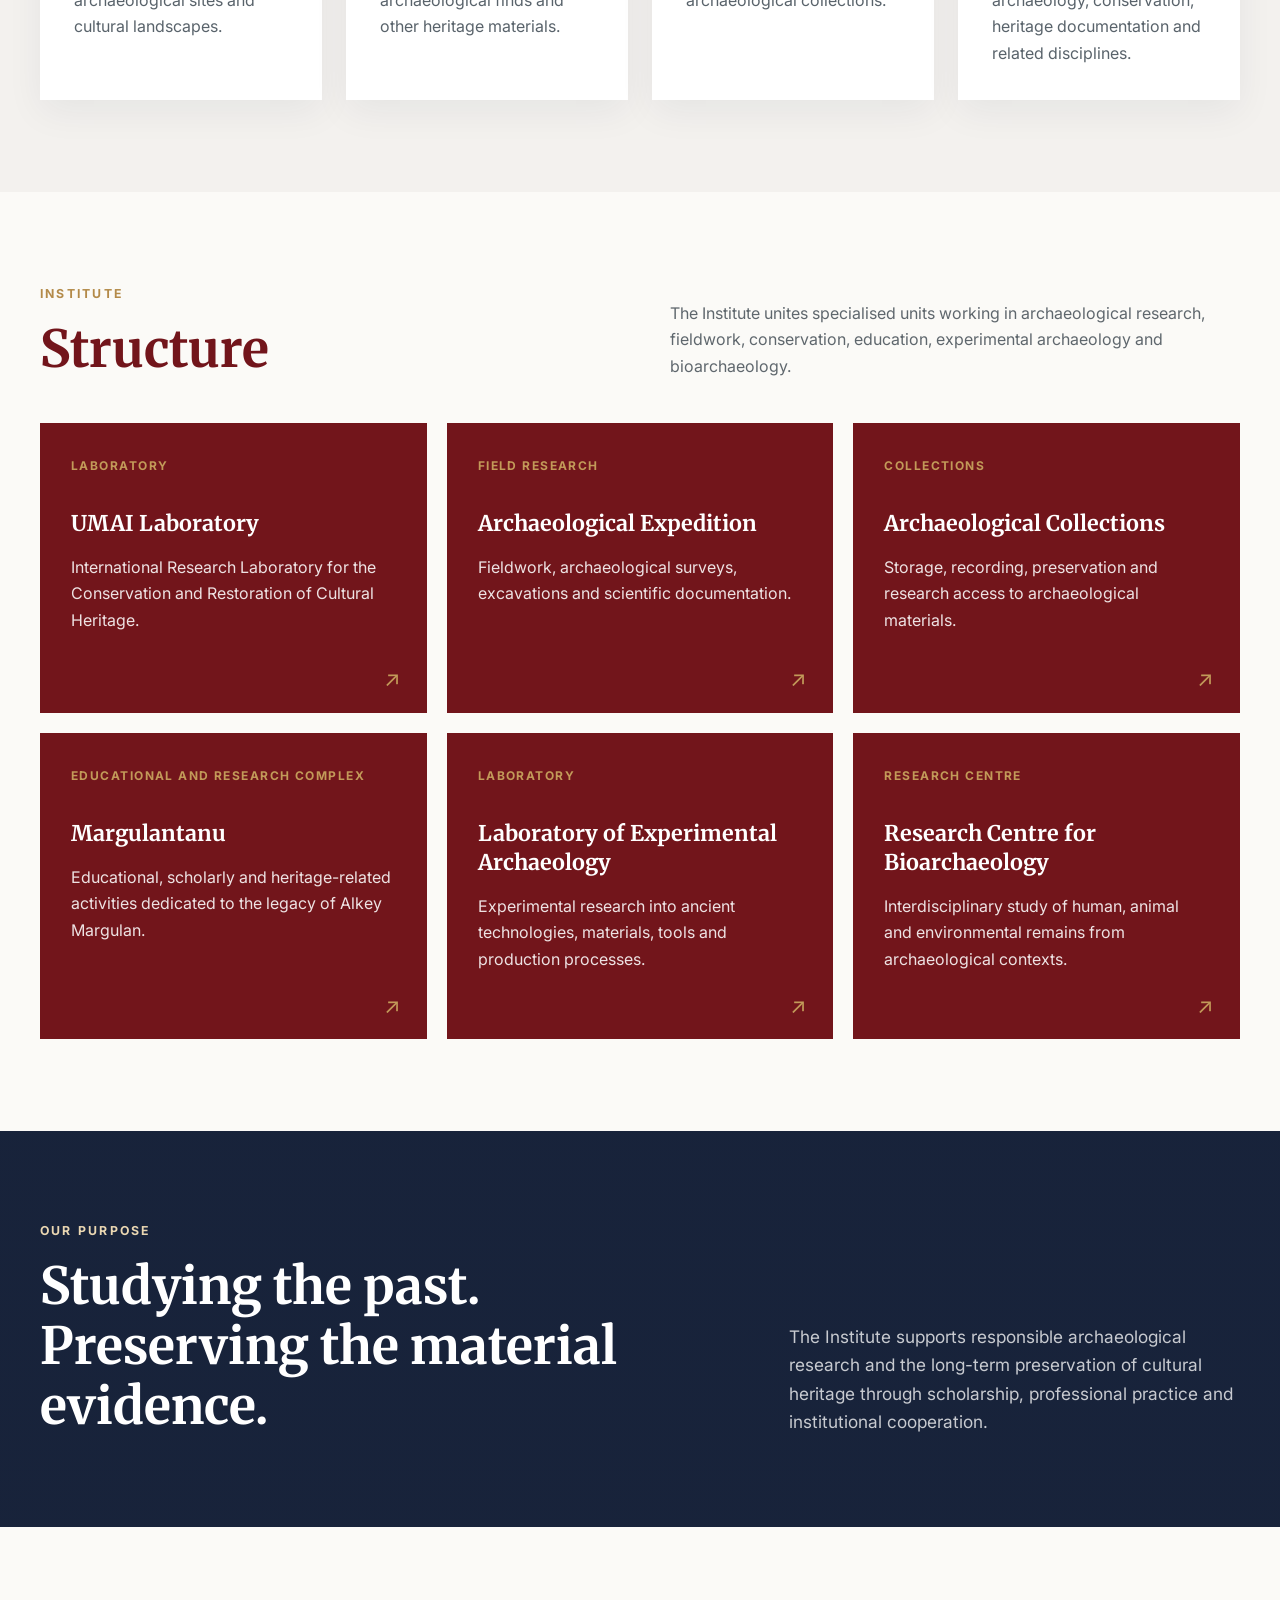
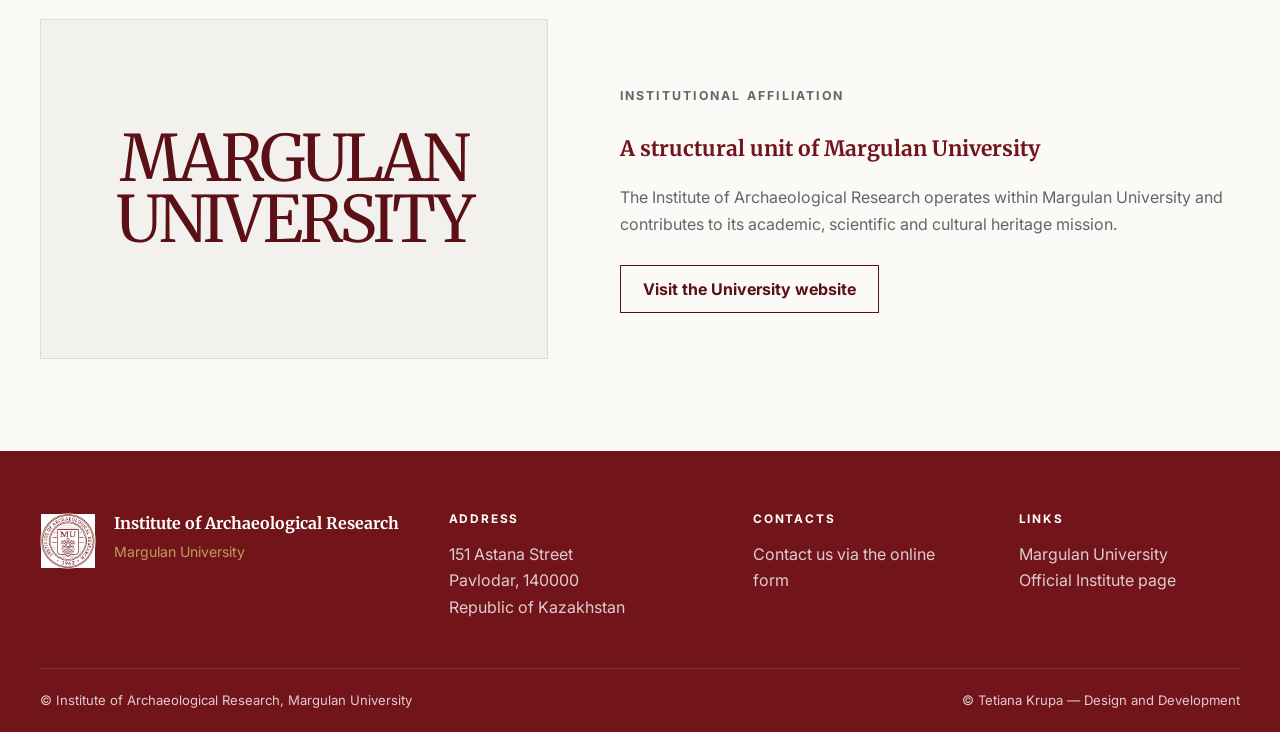
==== commit 51f2360e: "Update index.html" ====
--- a/index.html
+++ b/index.html
@@ -145,28 +145,12 @@
               </li>
 
 
-<li class="has-submenu">
-            <button
-              class="submenu-toggle"
-              type="button"
-              aria-expanded="false"
-            >
+ <li>
+            <a
+                           href="research_programme.html"
+                      >
               Research Programme
-            </button>
-
-            <ul class="submenu">
-               <li>
-                <a href="research_programme_1.html">
-                  Koktas
-                </a>
-              </li>
-              <li>
-                <a href="research_programme_2.html">
-                  The robe from the Bolgan-Ana
-                </a>
-              </li>          
-              
-            </ul>
+            </a>
           </li>
    
                     <li class="has-submenu">
--- a/css/style.css
+++ b/css/style.css
@@ -712,3 +712,521 @@
 .text-bold {
   font-weight: 600;
 }
+/* =========================================================
+   NEWS PAGE
+   ========================================================= */
+
+.news-intro {
+  padding: 72px 0 48px;
+  background: #f8f6f2;
+}
+
+.news-intro h1 {
+  margin: 8px 0 18px;
+  font-size: clamp(42px, 6vw, 72px);
+  line-height: 1;
+  color: #72151b;
+}
+
+.news-lead {
+  max-width: 760px;
+  margin: 0;
+  font-size: 20px;
+  line-height: 1.6;
+}
+
+.news-section {
+  padding: 64px 0 80px;
+}
+
+.news-section-header {
+  margin-bottom: 32px;
+}
+
+.news-section-header h2 {
+  margin: 0;
+  font-size: 32px;
+  color: #72151b;
+}
+
+.news-feed {
+  display: flex;
+  flex-direction: column;
+  gap: 28px;
+}
+
+.news-card {
+  display: grid;
+  grid-template-columns: 340px 1fr;
+  gap: 36px;
+  align-items: start;
+  padding-bottom: 32px;
+  border-bottom: 1px solid #d8d3ca;
+}
+
+.news-card-image img {
+  display: block;
+  width: 100%;
+  height: 240px;
+  object-fit: cover;
+}
+
+.news-card-content {
+  display: flex;
+  flex-direction: column;
+  align-items: flex-start;
+}
+
+.news-meta {
+  display: flex;
+  flex-wrap: wrap;
+  gap: 8px 18px;
+  margin-bottom: 14px;
+  font-size: 13px;
+  font-weight: 700;
+  letter-spacing: 0.08em;
+  text-transform: uppercase;
+  color: #9b7227;
+}
+
+.news-title {
+  margin: 0 0 16px;
+  font-size: 30px;
+  line-height: 1.2;
+  color: #72151b;
+}
+
+.news-summary {
+  margin: 0 0 20px;
+  font-size: 17px;
+  line-height: 1.65;
+}
+
+.news-loading {
+  margin: 0;
+  font-size: 16px;
+  color: #666;
+}
+
+/* =========================================================
+   INTERNAL STAFF TOOLS
+   Discreet access to the news submission form
+   ========================================================= */
+
+.staff-tools {
+  padding: 20px 0 56px;
+}
+
+.staff-tools-details {
+  max-width: 100%;
+  border-top: 1px solid #d8d3ca;
+  padding-top: 18px;
+}
+
+.staff-tools-details summary {
+  display: inline-flex;
+  align-items: center;
+  gap: 8px;
+  cursor: pointer;
+
+  font-size: 13px;
+  font-weight: 700;
+  letter-spacing: 0.08em;
+  text-transform: uppercase;
+
+  color: #777;
+}
+
+.staff-tools-details summary:hover {
+  color: #72151b;
+}
+
+.staff-tools-details summary::after {
+  content: "+";
+  font-size: 16px;
+  font-weight: 400;
+}
+
+.staff-tools-details[open] summary::after {
+  content: "−";
+}
+
+.staff-tools-content {
+  max-width: 720px;
+  padding: 18px 0 4px;
+}
+
+.staff-tools-content p {
+  margin: 0 0 12px;
+  font-size: 15px;
+  line-height: 1.6;
+  color: #555;
+}
+
+/* =========================================================
+   NEWS IMAGE CAPTIONS
+   ========================================================= */
+
+.news-card-image {
+  margin: 0;
+}
+
+.news-image-caption {
+  margin-top: 8px;
+  font-size: 12px;
+  line-height: 1.45;
+  color: #6b6b6b;
+}
+
+.news-photo-caption,
+.news-photo-credit {
+  display: block;
+}
+
+.news-photo-credit {
+  margin-top: 2px;
+  font-style: italic;
+}
+
+
+/* Cards without an image */
+
+.news-card.no-image {
+  grid-template-columns: 1fr;
+}
+
+.news-card.no-image .news-card-image {
+  display: none;
+}
+/* =========================================================
+   NEWS — TABLET AND MOBILE
+   Keep this block at the END of style.css
+   ========================================================= */
+
+@media (max-width: 900px) {
+
+  .news-section {
+    padding: 48px 0 60px;
+  }
+
+  .news-feed {
+    width: 100%;
+    gap: 32px;
+  }
+
+  .news-card {
+    display: grid;
+    grid-template-columns: 1fr;
+    width: 100%;
+    gap: 20px;
+    padding-bottom: 32px;
+  }
+
+  .news-card-image {
+    width: 100%;
+    max-width: none;
+    margin: 0;
+  }
+
+  .news-card-image img {
+    display: block;
+    width: 100%;
+    height: auto;
+    max-width: 100%;
+    aspect-ratio: auto;
+    object-fit: contain;
+  }
+
+  .news-card-content {
+    width: 100%;
+    min-width: 0;
+  }
+
+  .news-meta {
+    width: 100%;
+    gap: 6px 12px;
+  }
+
+  .news-unit {
+    overflow-wrap: anywhere;
+  }
+
+  .news-title {
+    font-size: 26px;
+    line-height: 1.25;
+    overflow-wrap: anywhere;
+  }
+
+  .news-summary,
+  .news-full-text {
+    width: 100%;
+    overflow-wrap: anywhere;
+  }
+
+  .news-image-caption {
+    width: 100%;
+  }
+
+}
+
+
+/* Smaller phones */
+
+@media (max-width: 520px) {
+
+  .news-intro {
+    padding: 48px 0 42px;
+  }
+
+  .news-intro h1 {
+    font-size: 46px;
+  }
+
+  .news-lead {
+    font-size: 18px;
+    line-height: 1.55;
+  }
+
+  .news-section-header h2 {
+    font-size: 30px;
+  }
+
+  .news-title {
+    font-size: 25px;
+  }
+
+  .news-meta {
+    font-size: 12px;
+    line-height: 1.5;
+  }
+
+}
+/* =========================================================
+   EARLIER NEWS
+   ========================================================= */
+
+.earlier-news {
+  margin-top: 12px;
+  padding-top: 34px;
+  border-top: 1px solid #d8d3ca;
+}
+
+.earlier-news-heading {
+  margin: 0 0 22px;
+  font-family: "Merriweather", serif;
+  font-size: 26px;
+  line-height: 1.25;
+  color: #72151b;
+}
+
+.earlier-news-list {
+  display: flex;
+  flex-direction: column;
+}
+
+.earlier-news-item {
+  display: grid;
+  grid-template-columns: 150px minmax(0, 1fr) 30px;
+  gap: 22px;
+  align-items: center;
+
+  padding: 18px 0;
+
+  border-bottom: 1px solid #e2ddd5;
+
+  color: inherit;
+  text-decoration: none;
+}
+
+.earlier-news-item:hover .earlier-news-title {
+  color: #72151b;
+}
+
+.earlier-news-date {
+  font-size: 13px;
+  font-weight: 700;
+  letter-spacing: 0.06em;
+  text-transform: uppercase;
+
+  color: #9b7227;
+}
+
+.earlier-news-content {
+  display: flex;
+  flex-direction: column;
+  gap: 5px;
+}
+
+.earlier-news-title {
+  font-family: "Merriweather", serif;
+  font-size: 18px;
+  line-height: 1.35;
+
+  color: #0a3e65;
+
+  transition: color 0.2s ease;
+}
+
+.earlier-news-unit {
+  font-size: 12px;
+  font-weight: 600;
+  letter-spacing: 0.05em;
+  text-transform: uppercase;
+
+  color: #777;
+}
+
+.earlier-news-arrow {
+  font-size: 20px;
+  color: #72151b;
+  text-align: right;
+}
+
+
+/* Single news */
+
+.news-back {
+  margin-bottom: 28px;
+}
+
+
+/* Mobile */
+
+@media (max-width: 760px) {
+
+  .earlier-news-item {
+    grid-template-columns: 1fr 24px;
+    gap: 8px 14px;
+  }
+
+  .earlier-news-date {
+    grid-column: 1 / -1;
+  }
+
+  .earlier-news-content {
+    grid-column: 1;
+  }
+
+  .earlier-news-arrow {
+    grid-column: 2;
+    align-self: center;
+  }
+
+}
+/* =========================================================
+   EARLIER NEWS — COMPACT VIEW
+   ========================================================= */
+
+.earlier-news-item {
+  grid-template-columns: 135px minmax(0, 1fr) 26px;
+  gap: 18px;
+  padding: 14px 0;
+}
+
+.earlier-news-title {
+  font-size: 16px;
+  line-height: 1.35;
+}
+
+.earlier-news-unit {
+  font-size: 11px;
+}
+
+.earlier-news-date {
+  font-size: 12px;
+}
+
+.earlier-news-more {
+  margin-top: 22px;
+}
+
+
+/* =========================================================
+   FULL NEWS ARCHIVE
+   ========================================================= */
+
+.news-archive-list {
+  display: flex;
+  flex-direction: column;
+  width: 100%;
+}
+
+.news-archive-item {
+  display: grid;
+  grid-template-columns: 150px minmax(0, 1fr) 28px;
+  gap: 20px;
+  align-items: center;
+
+  padding: 15px 0;
+
+  border-bottom: 1px solid #e2ddd5;
+
+  color: inherit;
+  text-decoration: none;
+}
+
+.news-archive-content {
+  display: flex;
+  flex-direction: column;
+  gap: 4px;
+  min-width: 0;
+}
+
+.news-archive-date {
+  font-size: 12px;
+  font-weight: 700;
+  letter-spacing: 0.04em;
+  text-transform: uppercase;
+  color: #9b7227;
+}
+
+.news-archive-title {
+  font-family: "Merriweather", serif;
+  font-size: 16px;
+  line-height: 1.35;
+  color: #0a3e65;
+}
+
+.news-archive-unit {
+  font-size: 11px;
+  font-weight: 600;
+  letter-spacing: 0.04em;
+  text-transform: uppercase;
+  color: #777;
+}
+
+.news-archive-arrow {
+  font-size: 18px;
+  color: #72151b;
+  text-align: right;
+}
+
+.news-archive-item:hover .news-archive-title {
+  color: #72151b;
+}
+
+
+/* Mobile */
+
+@media (max-width: 760px) {
+
+  .news-archive-item {
+    grid-template-columns: 1fr 24px;
+    gap: 6px 12px;
+    padding: 14px 0;
+  }
+
+  .news-archive-date {
+    grid-column: 1 / -1;
+  }
+
+  .news-archive-content {
+    grid-column: 1;
+  }
+
+  .news-archive-arrow {
+    grid-column: 2;
+    align-self: center;
+  }
+
+}
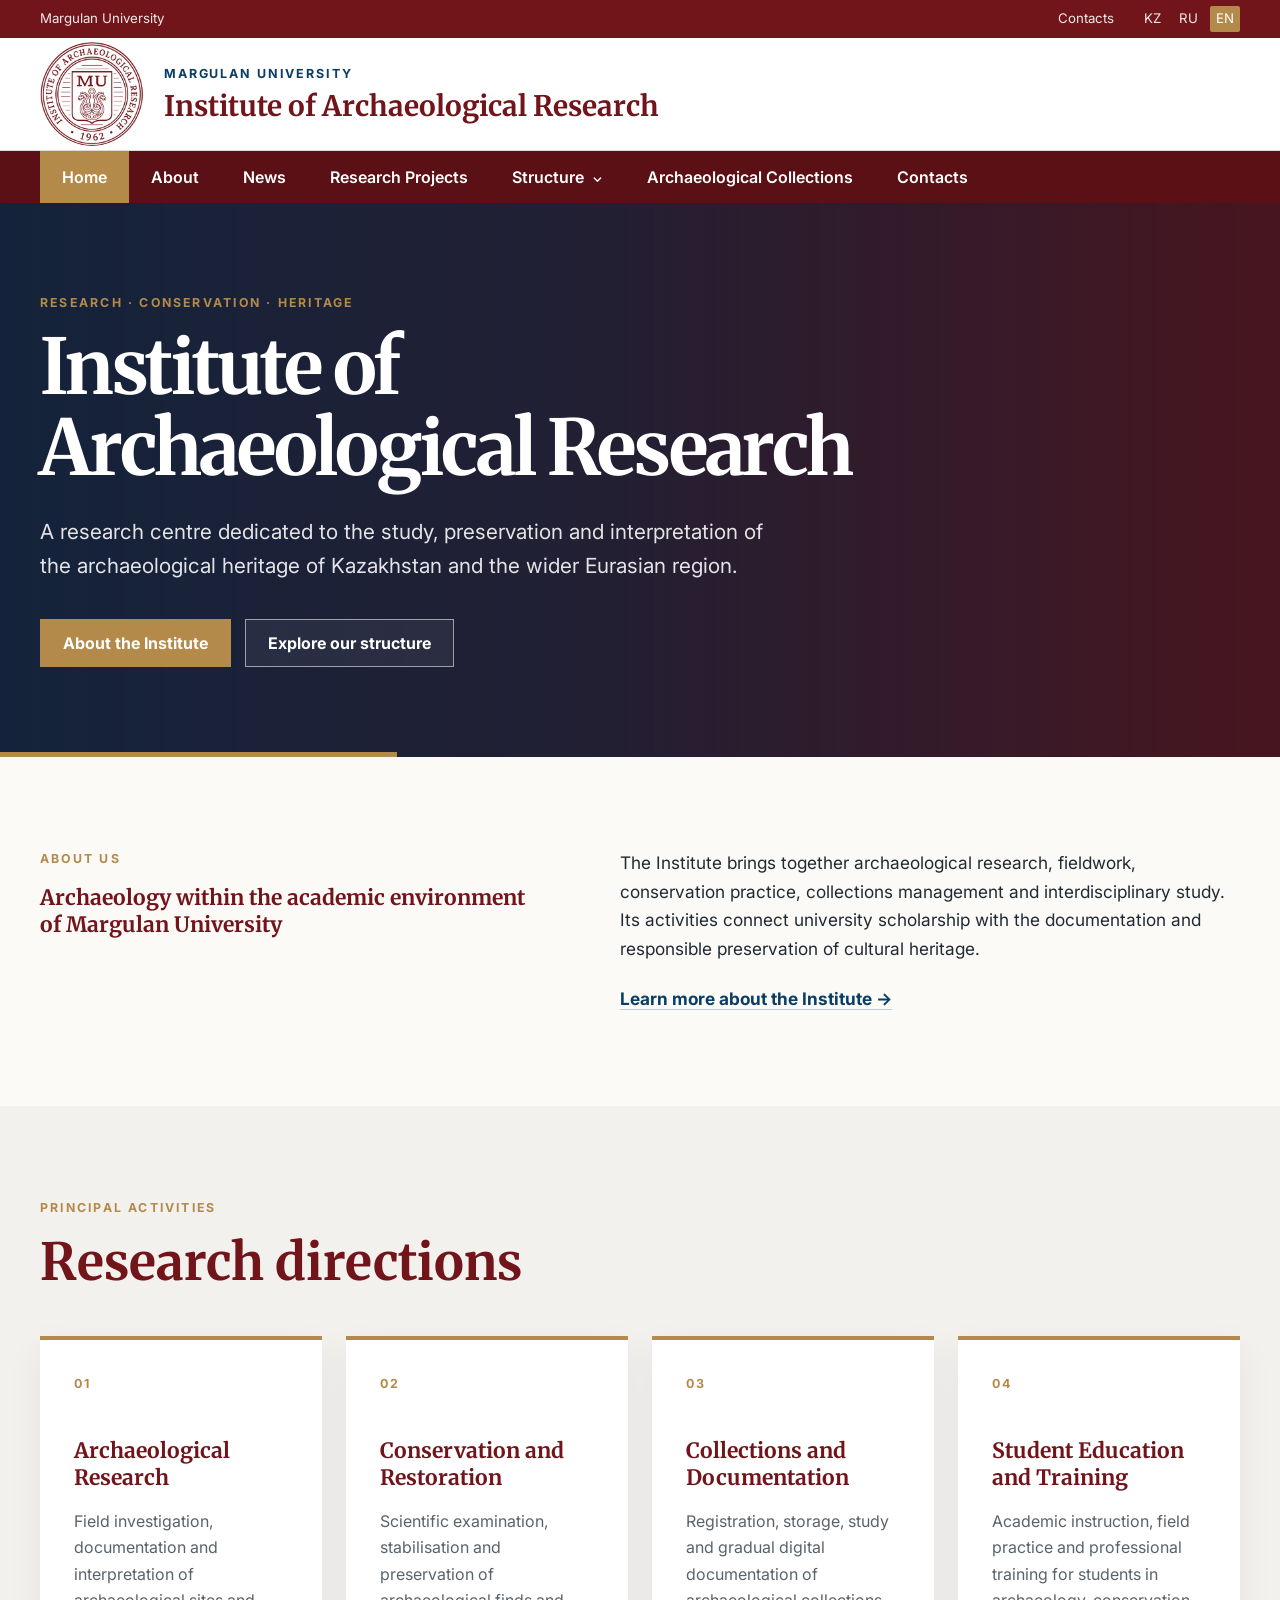
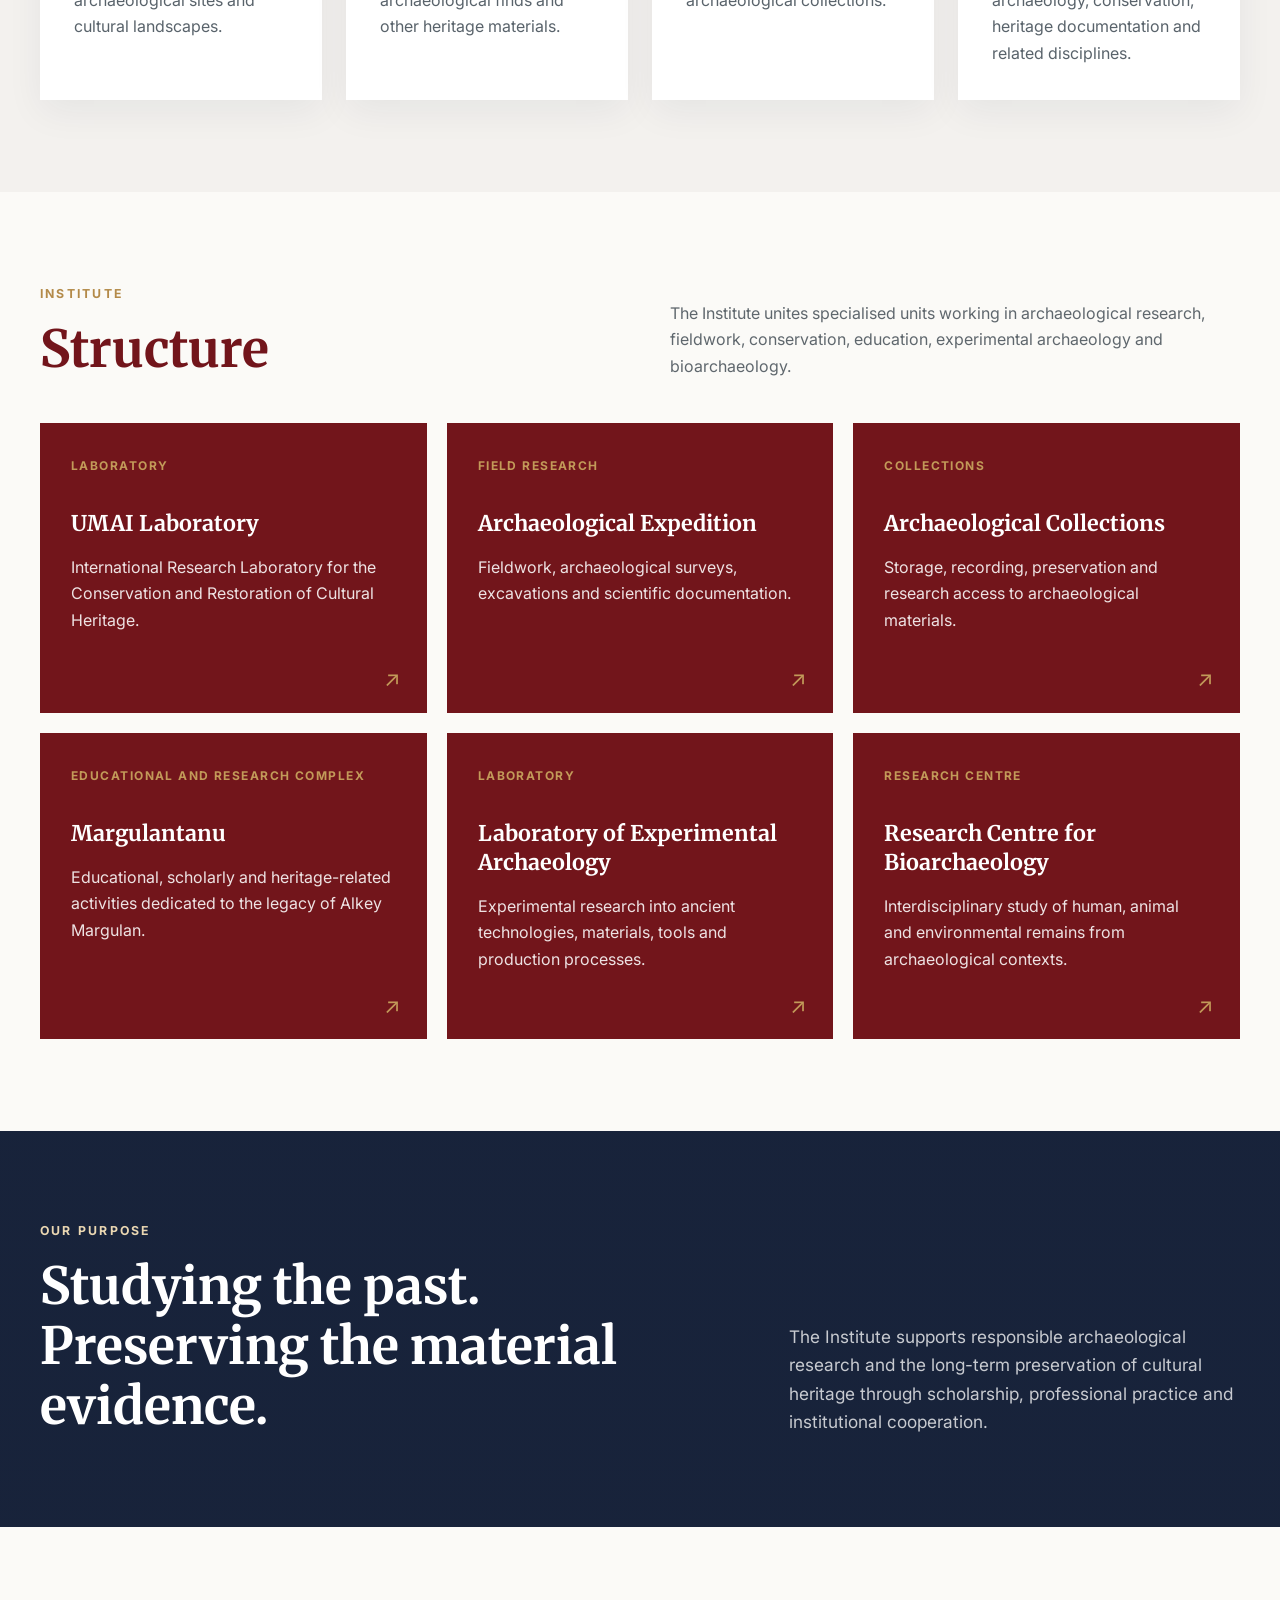
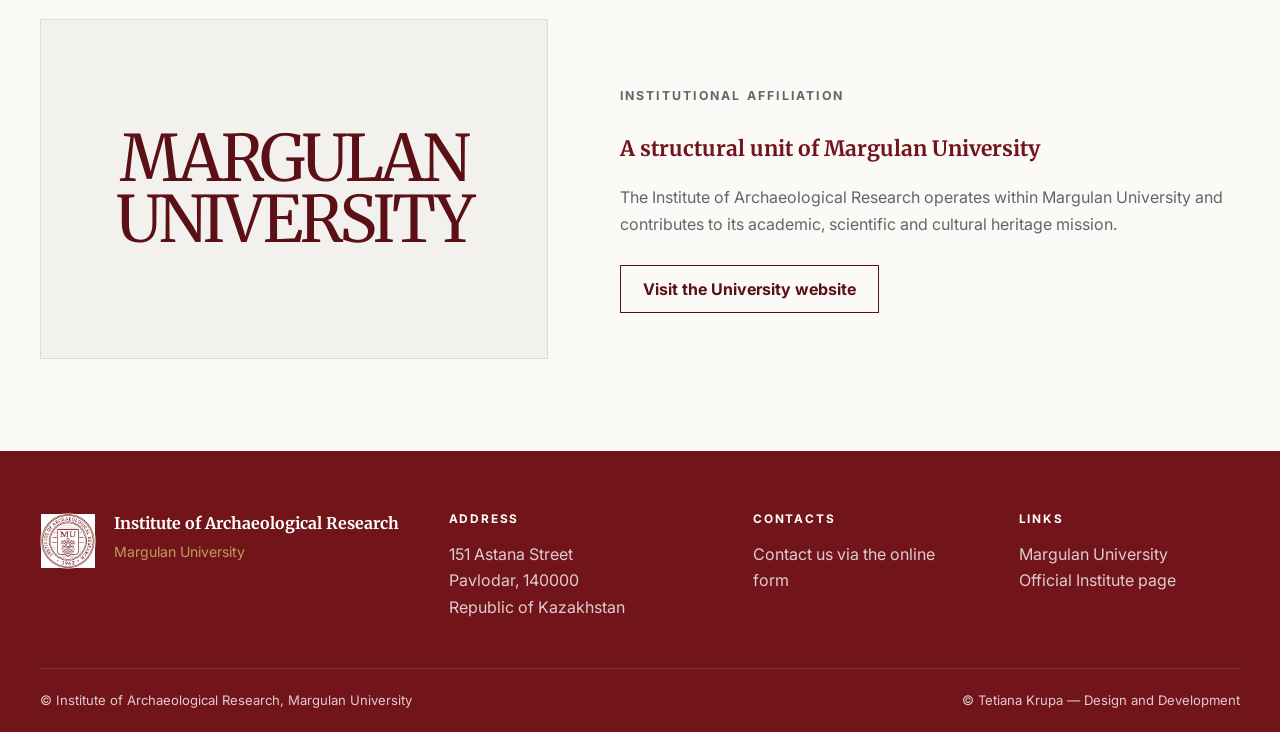
==== commit 60922e14: "Update index.html" ====
--- a/index.html
+++ b/index.html
@@ -147,9 +147,9 @@
 
  <li>
             <a
-                           href="research_programme.html"
+                           href="research_projects.html"
                       >
-              Research Programme
+              Research Projects
             </a>
           </li>
    
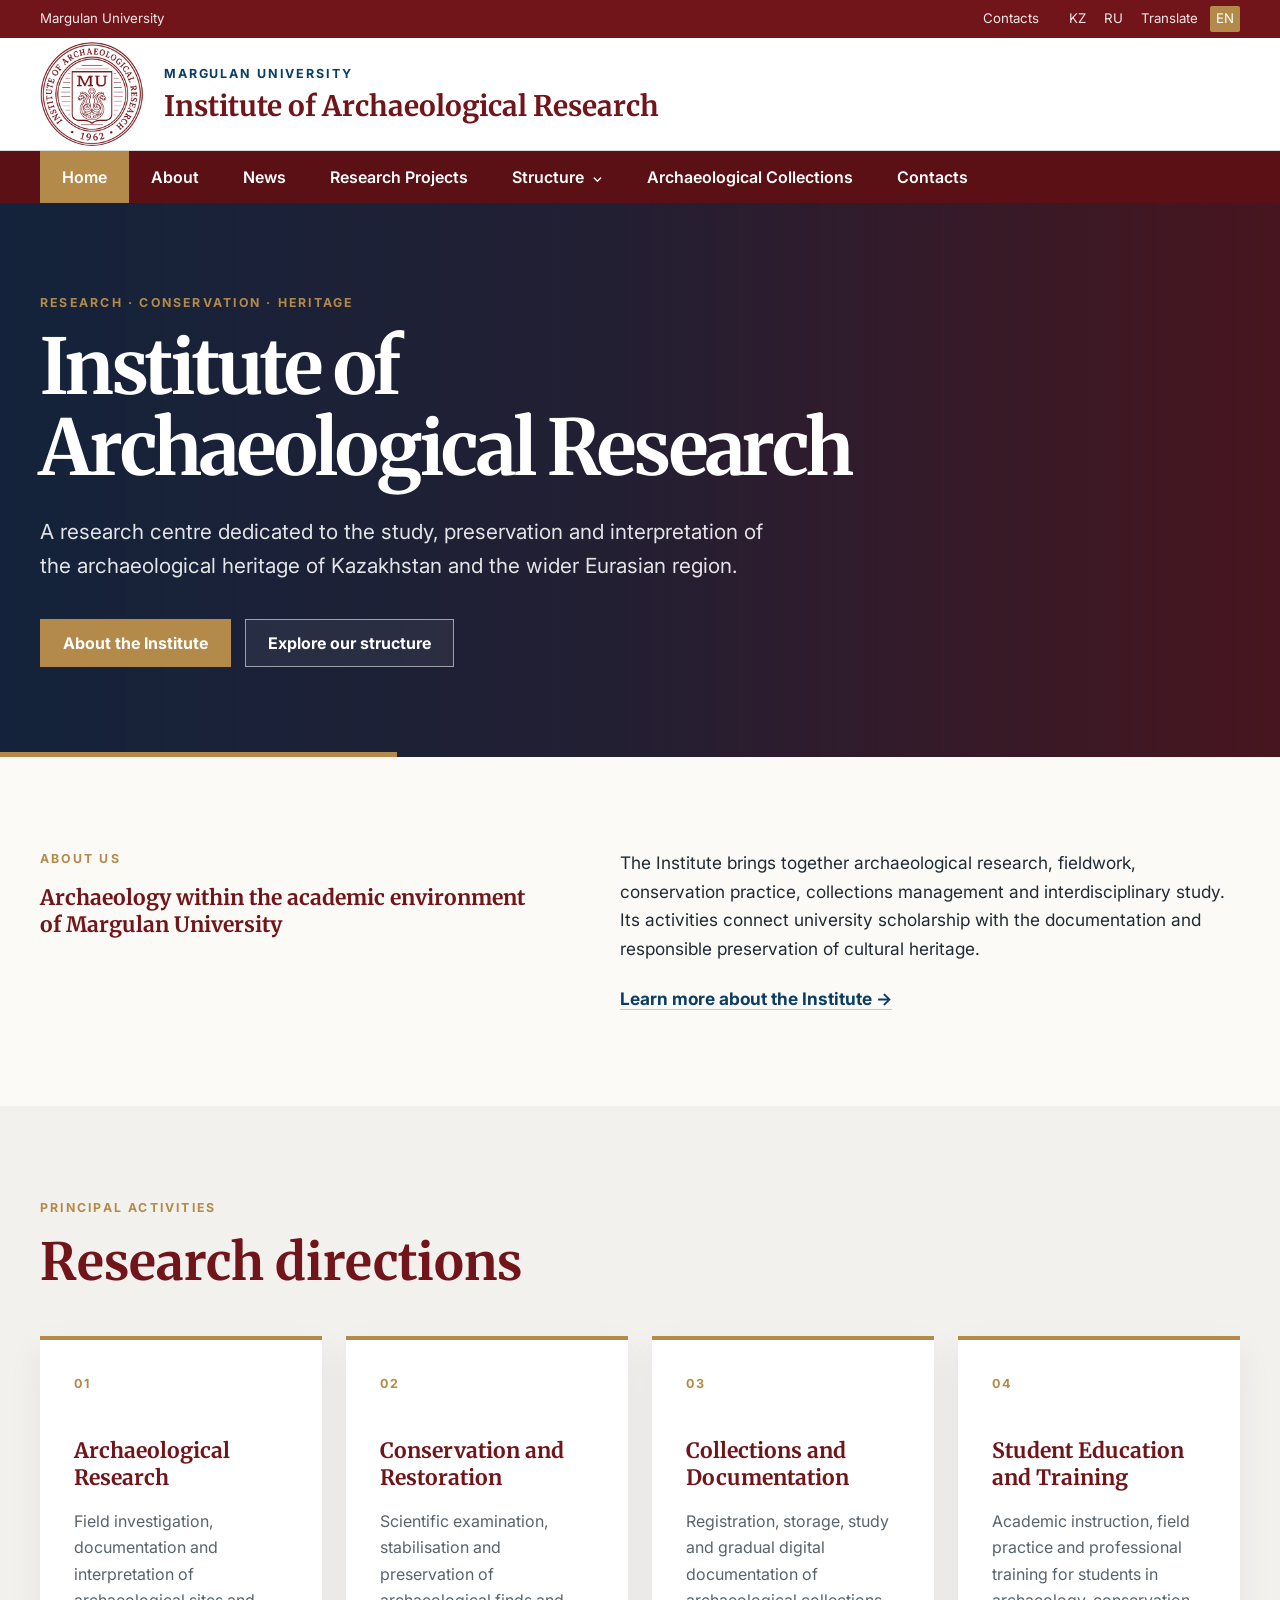
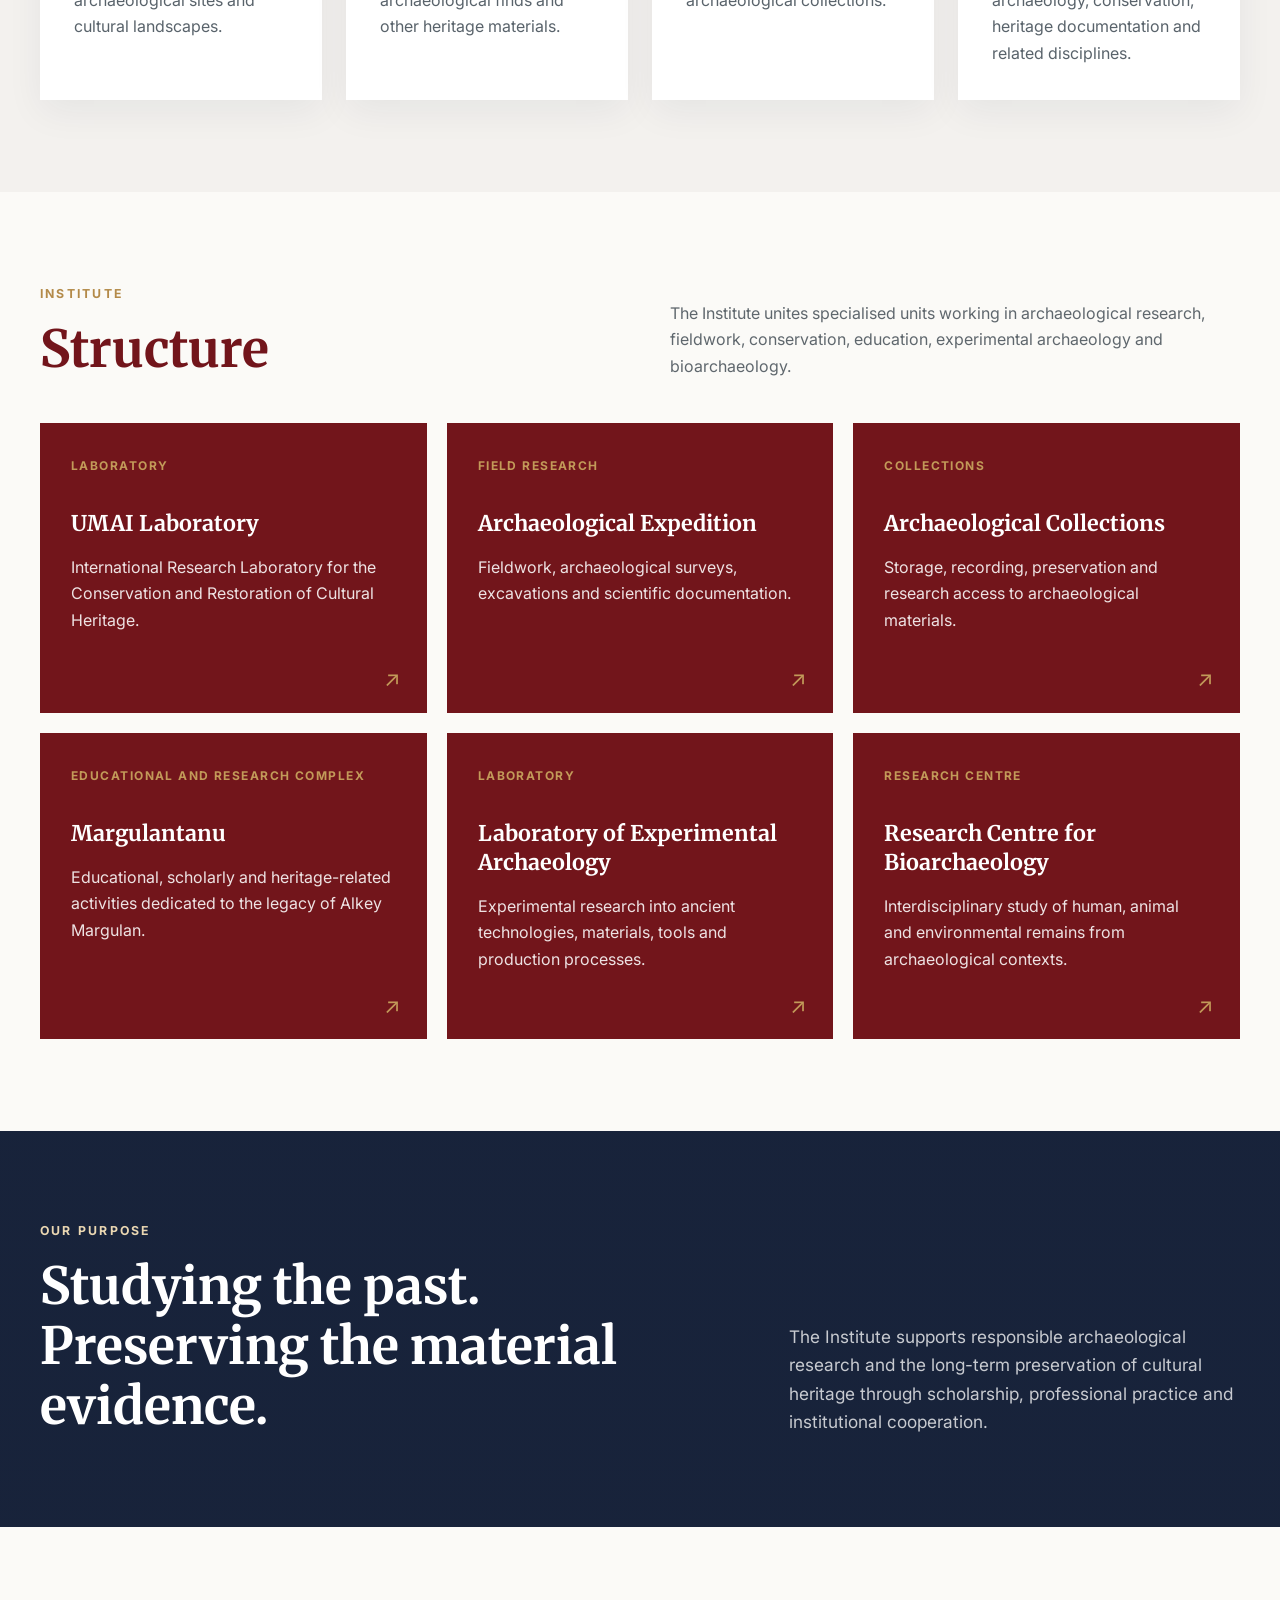
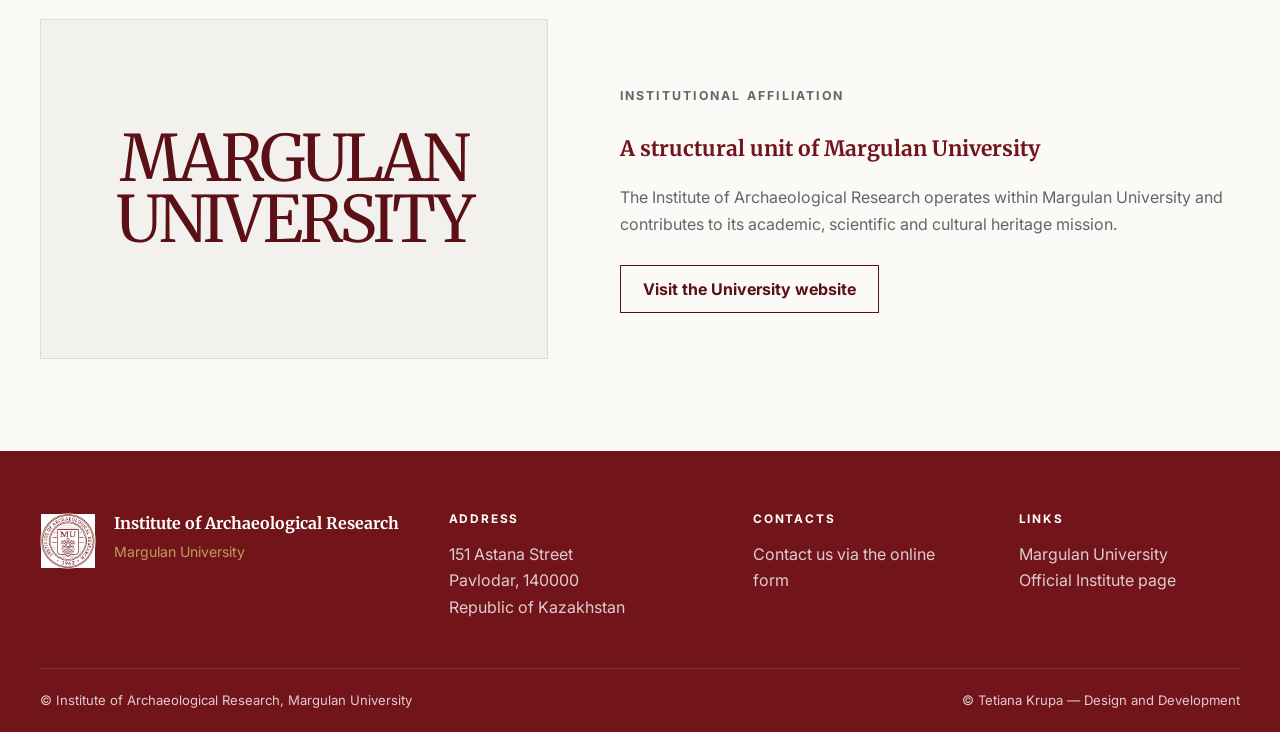
==== commit 69d1a176: "Update index.html" ====
--- a/index.html
+++ b/index.html
@@ -67,6 +67,14 @@
           <div class="language-switcher" aria-label="Language selector">
             <a href="#" aria-label="Kazakh language">KZ</a>
             <a href="#" aria-label="Russian language">RU</a>
+            <a
+  class="translate-link"
+  href="#"
+  data-google-translate
+  aria-label="Translate this page automatically"
+>
+  Translate
+</a>
 
             <a
               class="active"
@@ -619,5 +627,6 @@
   </footer>
 
   <script src="js/main.js"></script>
+  <script src="js/translate.js"></script>
 </body>
 </html>
--- a/css/style.css
+++ b/css/style.css
@@ -1228,5 +1228,116 @@
     grid-column: 2;
     align-self: center;
   }
-
-}
+}
+/* =========================================================
+   RESEARCH PROJECTS
+   ========================================================= */
+
+.project-card {
+  width: 100%;
+}
+
+
+/* Basic project information */
+
+.project-details {
+  display: flex;
+  flex-direction: column;
+  gap: 7px;
+
+  margin: 14px 0 18px;
+  padding: 12px 0;
+
+  border-top: 1px solid #e2ddd5;
+  border-bottom: 1px solid #e2ddd5;
+}
+
+.project-detail {
+  display: grid;
+  grid-template-columns: 130px minmax(0, 1fr);
+  gap: 16px;
+  align-items: start;
+}
+
+.project-detail-label {
+  font-size: 11px;
+  line-height: 1.4;
+  font-weight: 700;
+  letter-spacing: 0.05em;
+  text-transform: uppercase;
+
+  color: #72151b;
+}
+
+.project-detail-value {
+  font-size: 14px;
+  line-height: 1.5;
+
+  color: #333;
+}
+
+
+/* Extended information on individual project page */
+
+.project-extended-details {
+  display: flex;
+  flex-direction: column;
+  gap: 12px;
+
+  margin-top: 24px;
+  padding-top: 20px;
+
+  border-top: 1px solid #d8d3ca;
+}
+
+.project-extended-details .project-detail {
+  grid-template-columns: 160px minmax(0, 1fr);
+}
+
+.project-extended-details .project-detail-value {
+  font-size: 15px;
+  line-height: 1.6;
+}
+
+
+/* Earlier projects */
+
+.earlier-projects {
+  margin-top: 12px;
+}
+
+
+/* Projects archive */
+
+.projects-archive-list {
+  width: 100%;
+}
+
+
+/* Mobile */
+
+@media (max-width: 760px) {
+
+  .project-detail,
+  .project-extended-details .project-detail {
+    grid-template-columns: 1fr;
+    gap: 3px;
+  }
+
+  .project-details {
+    gap: 10px;
+  }
+
+  .project-extended-details {
+    gap: 16px;
+  }
+
+  .project-detail-label {
+    font-size: 10px;
+  }
+
+  .project-detail-value {
+    font-size: 14px;
+  }
+
+}
